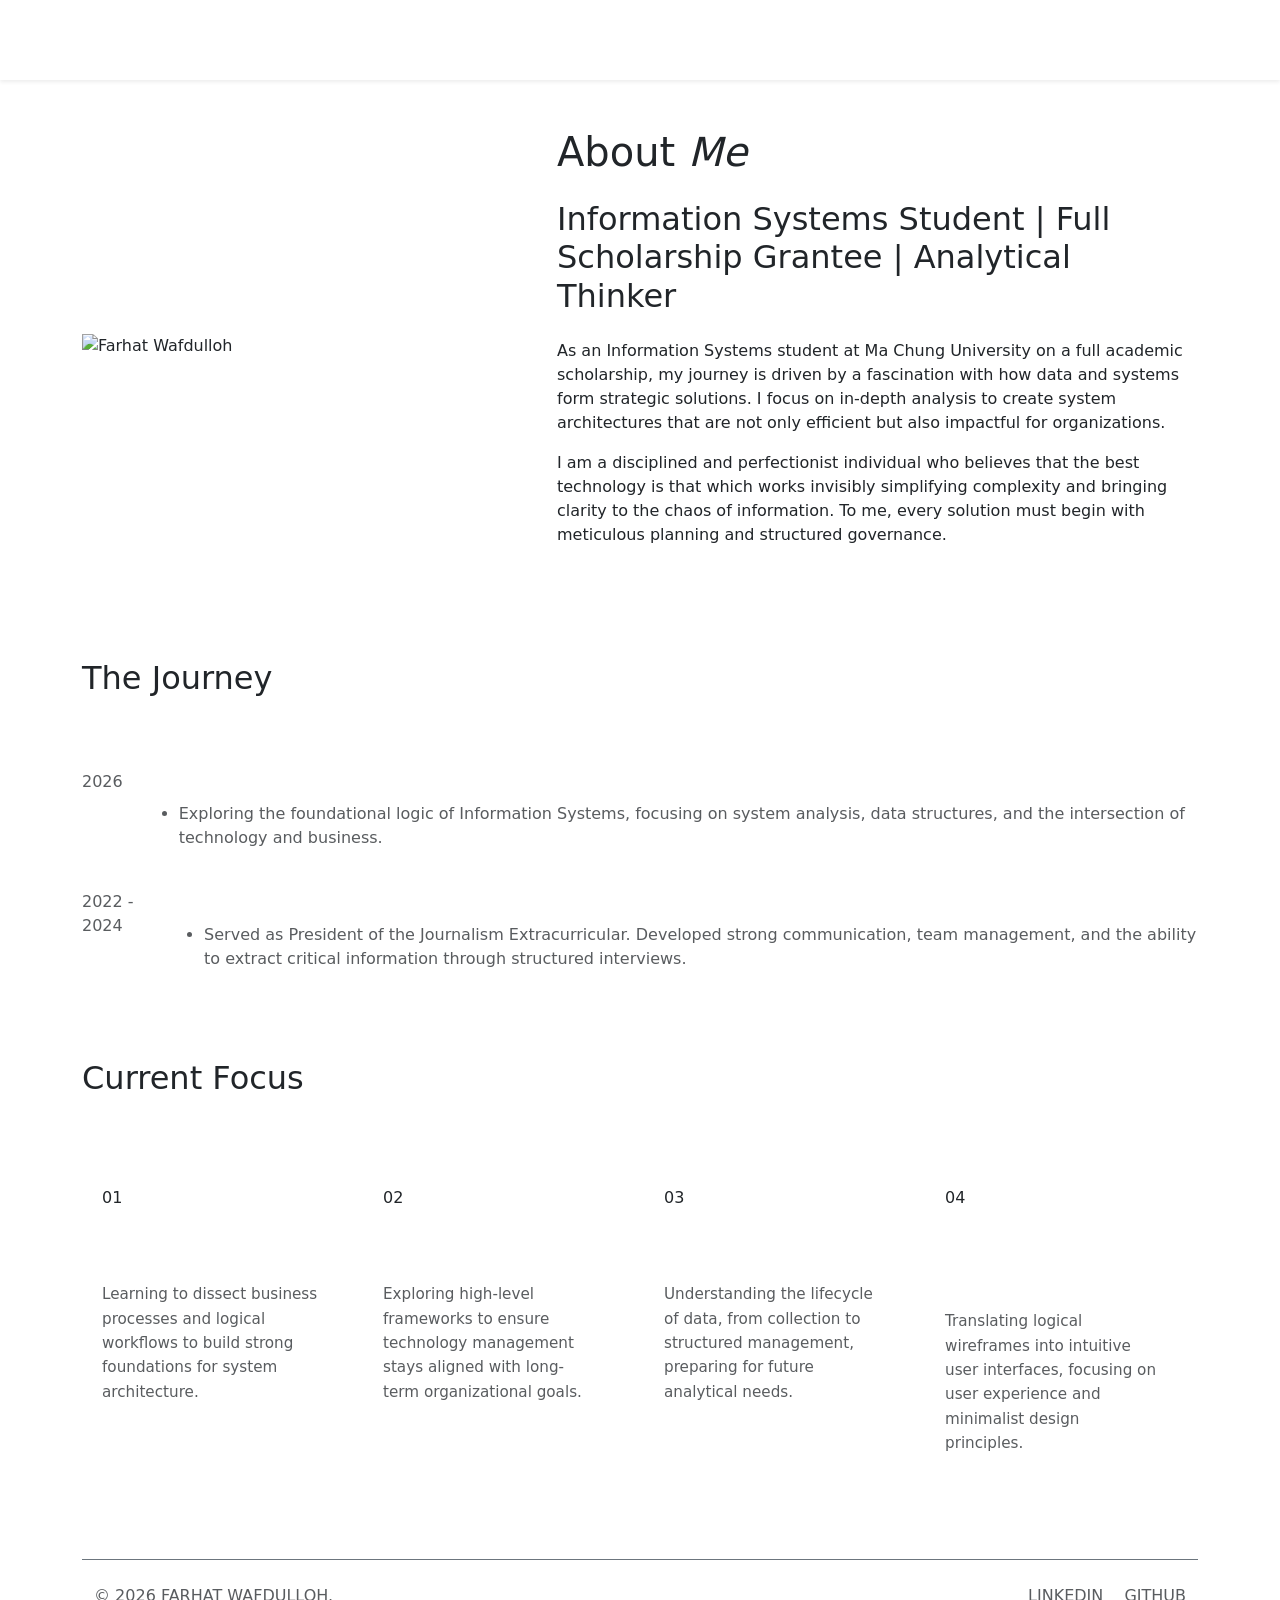
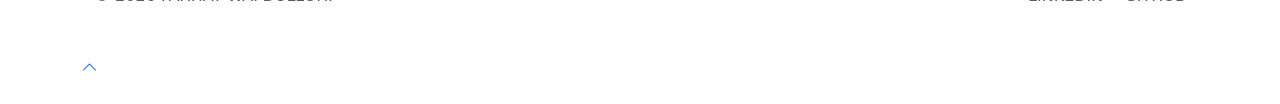
==== about.html @ c69d7521 "Membuat struktur dasar HTML dan sistem navigasi antar halaman" ====
<!DOCTYPE html>
<html lang="en">
    <head>
        <meta charset="UTF-8">
        <meta name="viewport" content="width=device-width, initial-scale=1.0">
        <title>About - Farhat Wafdulloh</title>
        <link href="https://cdn.jsdelivr.net/npm/bootstrap@5.3.0/dist/css/bootstrap.min.css" rel="stylesheet">
        <link rel="stylesheet" href="https://cdn.jsdelivr.net/npm/bootstrap-icons@1.11.1/font/bootstrap-icons.css">
        <link rel="stylesheet" href="style_about.css">
    </head>
    <body>

        <nav class="navbar navbar-expand-lg navbar-dark pt-4 pb-3 sticky-top bg-dark-custom shadow-sm">
            <div class="container">
                <a class="navbar-brand fw-normal" href="index.html">Farhat W</a>
                <button class="navbar-toggler" type="button" data-bs-toggle="collapse" data-bs-target="#navbarNav">
                    <span class="navbar-toggler-icon"></span>
                </button>
                <div class="collapse navbar-collapse justify-content-end" id="navbarNav">
                    <ul class="navbar-nav gap-3">
                        <li class="nav-item"><a class="nav-link" href="index.html">Home</a></li>
                        <li class="nav-item"><a class="nav-link active text-white" href="about.html">About</a></li>
                        <li class="nav-item"><a class="nav-link" href="cv.html">CV</a></li>
                        <li class="nav-item"><a class="nav-link" href="contact.html">Contact</a></li>
                    </ul>
                </div>
            </div>
        </nav>

        <div class="container mt-4">
            <div class="row align-items-center mt-5 mb-5 pb-5">
                <div class="col-lg-4 mb-4 mb-lg-0">
                    <img src="foto/2_cv.PNG" alt="Farhat Wafdulloh" class="img-fluid editorial-img">
                </div>
                <div class="col-lg-7 offset-lg-1">
                    <h1 class="editorial-title mb-4">About <em>Me</em></h1>
                    <h2 class="editorial-subtitle mb-4">Information Systems Student | Full Scholarship Grantee | Analytical Thinker</h2>
                    <div class="editorial-text">
                        <p>As an Information Systems student at Ma Chung University on a full academic scholarship, my journey is driven by a fascination with how data and systems form strategic solutions. I focus on in-depth analysis to create system architectures that are not only efficient but also impactful for organizations.</p>
                        <p>I am a disciplined and perfectionist individual who believes that the best technology is that which works invisibly simplifying complexity and bringing clarity to the chaos of information. To me, every solution must begin with meticulous planning and structured governance.</p>
                    </div>
                </div>
            </div>

            <div class="row mb-4">
                <div class="col-12 mb-4">
                    <h2 class="editorial-title mb-5">The Journey</h2>
                </div>
                <div class="col-12">
                    <div class="timeline-custom">
                        <div class="timeline-row d-flex">
                            <div class="timeline-year text-muted">2026</div>
                            <div class="timeline-content ms-4 pb-4">
                                <h4 class="text-white fw-bold mb-1">Academic Exploration</h4>
                                <ul class="timeline-list text-muted">
                                    <li>Exploring the foundational logic of Information Systems, focusing on system analysis, data structures, and the intersection of technology and business.</li>
                                </ul>
                            </div>
                        </div>
                        <div class="timeline-row d-flex">
                            <div class="timeline-year text-muted">2022 - 2024</div>
                            <div class="timeline-content ms-4 pb-4">
                                <h4 class="text-white fw-bold mb-1">Leadership Milestone</h4>
                                <ul class="timeline-list text-muted">
                                    <li>Served as President of the Journalism Extracurricular. Developed strong communication, team management, and the ability to extract critical information through structured interviews.</li>
                                </ul>
                            </div>
                        </div>
                    </div>
                </div>

                <div class="row mt-5 mb-4">
                    <h2 class="editorial-title">Current Focus</h2>
                </div>
                <div class="row g-3">
                    <div class="col-md-3 mb-4">
                        <div class="skill-box h-100 p-4">
                            <div class="d-flex justify-content-between mb-4">
                                <span class="timeline-label">01</span>
                                <i class="bi bi-diagram-3 fs-5 text-white icon-outline"></i>
                                <i class="bi bi-diagram-3-fill fs-5 text-white icon-fill"></i>
                            </div>
                            <h4 class="mb-1 text-white fw-bold" style="font-size: 1.4rem;">System Analysis</h4>
                            <h4 class="text-muted mt-3" style="font-size: 0.95rem; font-weight: normal; line-height: 1.6;">Learning to dissect business processes and logical workflows to build strong foundations for system architecture.</h4>
                        </div>
                    </div>
                    <div class="col-md-3 mb-4">
                        <div class="skill-box h-100 p-4">
                            <div class="d-flex justify-content-between mb-4">
                                <span class="timeline-label">02</span>
                                <i class="bi bi-shield-check fs-5 text-white icon-outline"></i>
                                <i class="bi bi-shield-fill-check fs-5 text-white icon-fill"></i>
                            </div>
                            <h4 class="mb-1 text-white fw-bold" style="font-size: 1.4rem;">IT Governance</h4>
                            <h4 class="text-muted mt-3" style="font-size: 0.95rem; font-weight: normal; line-height: 1.6;">Exploring high-level frameworks to ensure technology management stays aligned with long-term organizational goals.</h4>
                        </div>
                    </div>
                    <div class="col-md-3 mb-4">
                        <div class="skill-box h-100 p-4">
                            <div class="d-flex justify-content-between mb-4">
                                <span class="timeline-label">03</span>
                                <i class="bi bi-layers fs-5 text-white icon-outline"></i>
                                <i class="bi bi-layers-fill fs-5 text-white icon-fill"></i>
                            </div>
                            <h4 class="mb-1 text-white fw-bold" style="font-size: 1.4rem;">Data Logic</h4>
                            <h4 class="text-muted mt-3" style="font-size: 0.95rem; font-weight: normal; line-height: 1.6;">Understanding the lifecycle of data, from collection to structured management, preparing for future analytical needs.</h4>
                        </div>
                    </div>
                    <div class="col-md-3 mb-4">
                        <div class="skill-box h-100 p-4">
                            <div class="d-flex justify-content-between mb-4">
                                <span class="timeline-label">04</span>
                                <i class="bi bi-database fs-5 text-white icon-outline"></i>
                                <i class="bi bi-database-fill fs-5 text-white icon-fill"></i>
                            </div>
                            <h4 class="mb-1 text-white fw-bold" style="font-size: 1.4rem;">UI/UX Fundamentals</h4>
                            <h4 class="text-muted mt-3" style="font-size: 0.95rem; font-weight: normal; line-height: 1.6;">Translating logical wireframes into intuitive user interfaces, focusing on user experience and minimalist design principles.</h4>
                        </div>
                    </div>
                </div>

                <footer class="mt-5 pb-5">
                    <div class="container d-flex justify-content-between border-top border-secondary pt-4">
                        <span class="copyright text-muted">&copy; 2026 FARHAT WAFDULLOH.</span>
                        <div class="footer-links">
                            <a href="https://www.linkedin.com/in/farhat-wafdulloh-b37037335" class="text-muted text-decoration-none me-3">LINKEDIN</a>
                            <a href="https://github.com/farhtwfdlloh" class="text-muted text-decoration-none">GITHUB</a>
                        </div>
                    </div>
                </footer>

                <a href="#" class="back-to-top"><i class="bi bi-chevron-up"></i></a>

                <script src="https://cdn.jsdelivr.net/npm/bootstrap@5.3.0/dist/js/bootstrap.bundle.min.js"></script>
            </div>
        </div>
    </body>
</html>
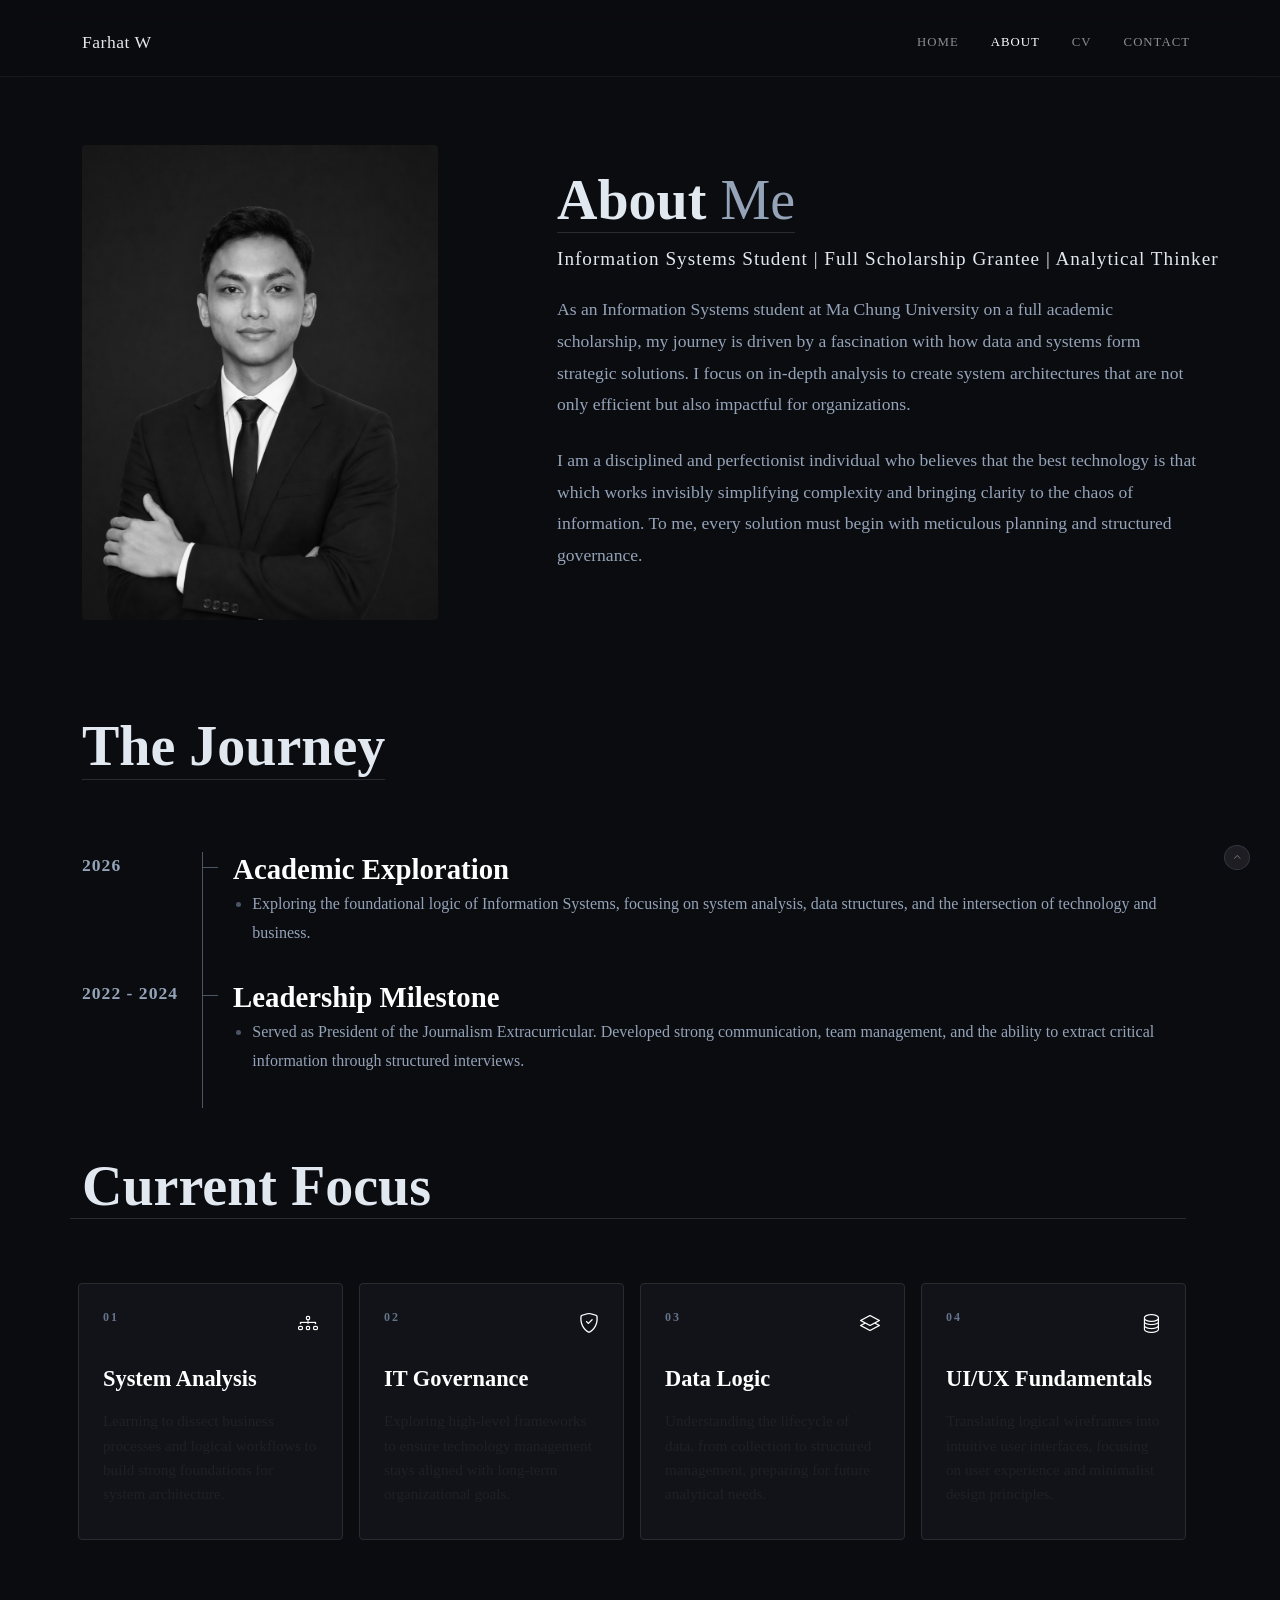
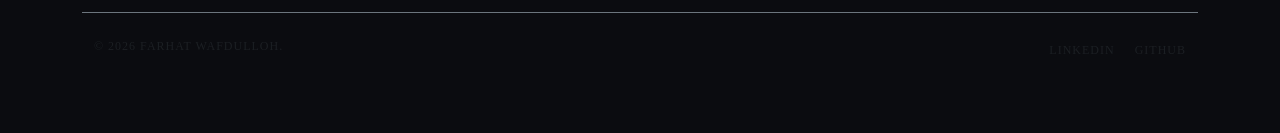
==== commit 05071e28: "menambahkan foto di index.html" ====
--- a/about.html
+++ b/about.html
@@ -30,7 +30,7 @@
         <div class="container mt-4">
             <div class="row align-items-center mt-5 mb-5 pb-5">
                 <div class="col-lg-4 mb-4 mb-lg-0">
-                    <img src="foto/2_cv.PNG" alt="Farhat Wafdulloh" class="img-fluid editorial-img">
+                    <img src="2_cv.PNG" alt="Farhat Wafdulloh" class="img-fluid editorial-img">
                 </div>
                 <div class="col-lg-7 offset-lg-1">
                     <h1 class="editorial-title mb-4">About <em>Me</em></h1>
@@ -135,4 +135,4 @@
             </div>
         </div>
     </body>
-</html>+</html>
--- a/style_about.css
+++ b/style_about.css
@@ -0,0 +1,209 @@
+/*! GLOBAL */
+body {
+  background-color: #0b0c10;
+  color: #ffffff;
+  font-family: "Times New Roman", Times, serif;
+  -ms-overflow-style: none;
+  scrollbar-width: none;
+}
+body::-webkit-scrollbar {
+  display: none;
+}
+
+/*! NAVBAR */
+.navbar-brand {
+  font-size: 1.1rem;
+  letter-spacing: 0.5px;
+  color: #e5e7eb !important;
+}
+.nav-link {
+  font-size: 0.8rem;
+  letter-spacing: 1px;
+  color: #8c8c91 !important;
+  text-transform: uppercase;
+}
+.nav-link:hover,
+.nav-link.active {
+  color: #ffffff !important;
+}
+.bg-dark-custom {
+  background-color: rgba(11, 12, 16, 0.4) !important;
+  backdrop-filter: blur(12px);
+  -webkit-backdrop-filter: blur(12px);
+  border-bottom: 1px solid rgba(255, 255, 255, 0.05) !important;
+  transition: all 0.3s ease;
+}
+.shadow-sm {
+  box-shadow: none !important;
+}
+.container.mt-4 {
+  margin-top: 0 !important;
+  padding-top: 20px;
+}
+.sticky-top {
+  top: 0;
+  z-index: 1020;
+}
+
+/*! ABOUT EDITORIAL */
+.editorial-title {
+  font-size: 3.5rem;
+  font-weight: bold;
+  color: #e2e8f0;
+  line-height: 1.1;
+  border-bottom: 1px solid #2a2a30;
+  padding-bottom: 1px;
+  display: inline-block;
+}
+.editorial-title em {
+  color: #94a3b8;
+  font-weight: normal;
+  font-style: normal;
+}
+.editorial-subtitle {
+  font-size: 1.2rem;
+  color: #e2e8f0;
+  font-weight: normal;
+  letter-spacing: 1px;
+  margin-top: -10px;
+  font-style: normal;
+  white-space: nowrap;
+}
+.editorial-text p {
+  color: #94a3b8;
+  line-height: 1.8;
+  font-size: 1.1rem;
+  margin-bottom: 1.5rem;
+}
+.editorial-img {
+  filter: grayscale(100%);
+  width: 100%;
+  object-fit: cover;
+  border-radius: 4px;
+}
+
+/*! TIMELINE */
+.timeline-custom {
+  position: relative;
+}
+.timeline-row {
+  position: relative;
+}
+.timeline-year {
+  color: #94a3b8 !important;
+  font-weight: bold;
+  font-size: 1.1rem;
+  min-width: 96.1px;
+  opacity: 1 !important;
+  letter-spacing: 1px;
+}
+.timeline-content {
+  border-left: 1px solid #4b5563;
+  padding-left: 30px;
+  position: relative;
+  width: 100%;
+}
+.timeline-content::before {
+  content: "";
+  position: absolute;
+  left: 0;
+  top: 15px;
+  width: 15px;
+  height: 1px;
+  background-color: #4b5563;
+}
+.timeline-content h4 {
+  font-size: 1.8rem;
+}
+.timeline-label {
+  font-size: 0.75rem;
+  font-weight: bold;
+  letter-spacing: 2px;
+  color: #64748b;
+  margin-bottom: 1rem;
+  text-transform: uppercase;
+}
+.timeline-list {
+  list-style-type: disc;
+  padding-left: 1.2rem;
+  margin-bottom: 0;
+}
+.timeline-list li {
+  line-height: 1.8;
+  margin-bottom: 8px;
+  color: #94a3b8;
+  font-size: 1rem;
+}
+.timeline-list li::marker {
+  color: #4b5563;
+}
+
+/*! SKILL BOX */
+.skill-box {
+  background-color: #121318;
+  border: 1px solid #2a2a30;
+  padding: 2rem;
+  border-radius: 4px;
+  transition: all 0.3s ease;
+}
+.skill-box:hover {
+  background-color: #1a1c23;
+  border-color: #4b5563;
+  transform: translateY(-5px);
+}
+.skill-box h4 {
+  font-size: 1.8rem;
+}
+.skill-box:hover h4,
+.skill-box:hover p,
+.skill-box:hover i {
+  color: #ffffff !important;
+}
+.skill-box .icon-fill {
+  display: none;
+}
+.skill-box:hover .icon-outline {
+  display: none;
+}
+.skill-box:hover .icon-fill {
+  display: inline-block;
+}
+
+/*! FOOTER & SCROLL */
+.copyright {
+  font-size: 0.75rem;
+  letter-spacing: 1px;
+}
+.footer-links a {
+  font-size: 0.75rem;
+  letter-spacing: 1px;
+  transition: color 0.3s;
+}
+.footer-links a:hover {
+  color: #ffffff !important;
+}
+.back-to-top {
+  position: fixed;
+  bottom: 30px;
+  right: 30px;
+  background-color: #2a2a30;
+  color: #ffffff;
+  width: 25px;
+  height: 25px;
+  font-size: 0.5rem;
+  border-radius: 50%;
+  display: flex;
+  align-items: center;
+  justify-content: center;
+  text-decoration: none;
+  opacity: 0.6;
+  transition: all 0.3s ease;
+  z-index: 9999;
+  border: 1px solid #4b5563;
+}
+.back-to-top:hover {
+  opacity: 1;
+  background-color: #e2e8f0;
+  color: #0b0c10;
+  transform: translateY(-3px);
+}
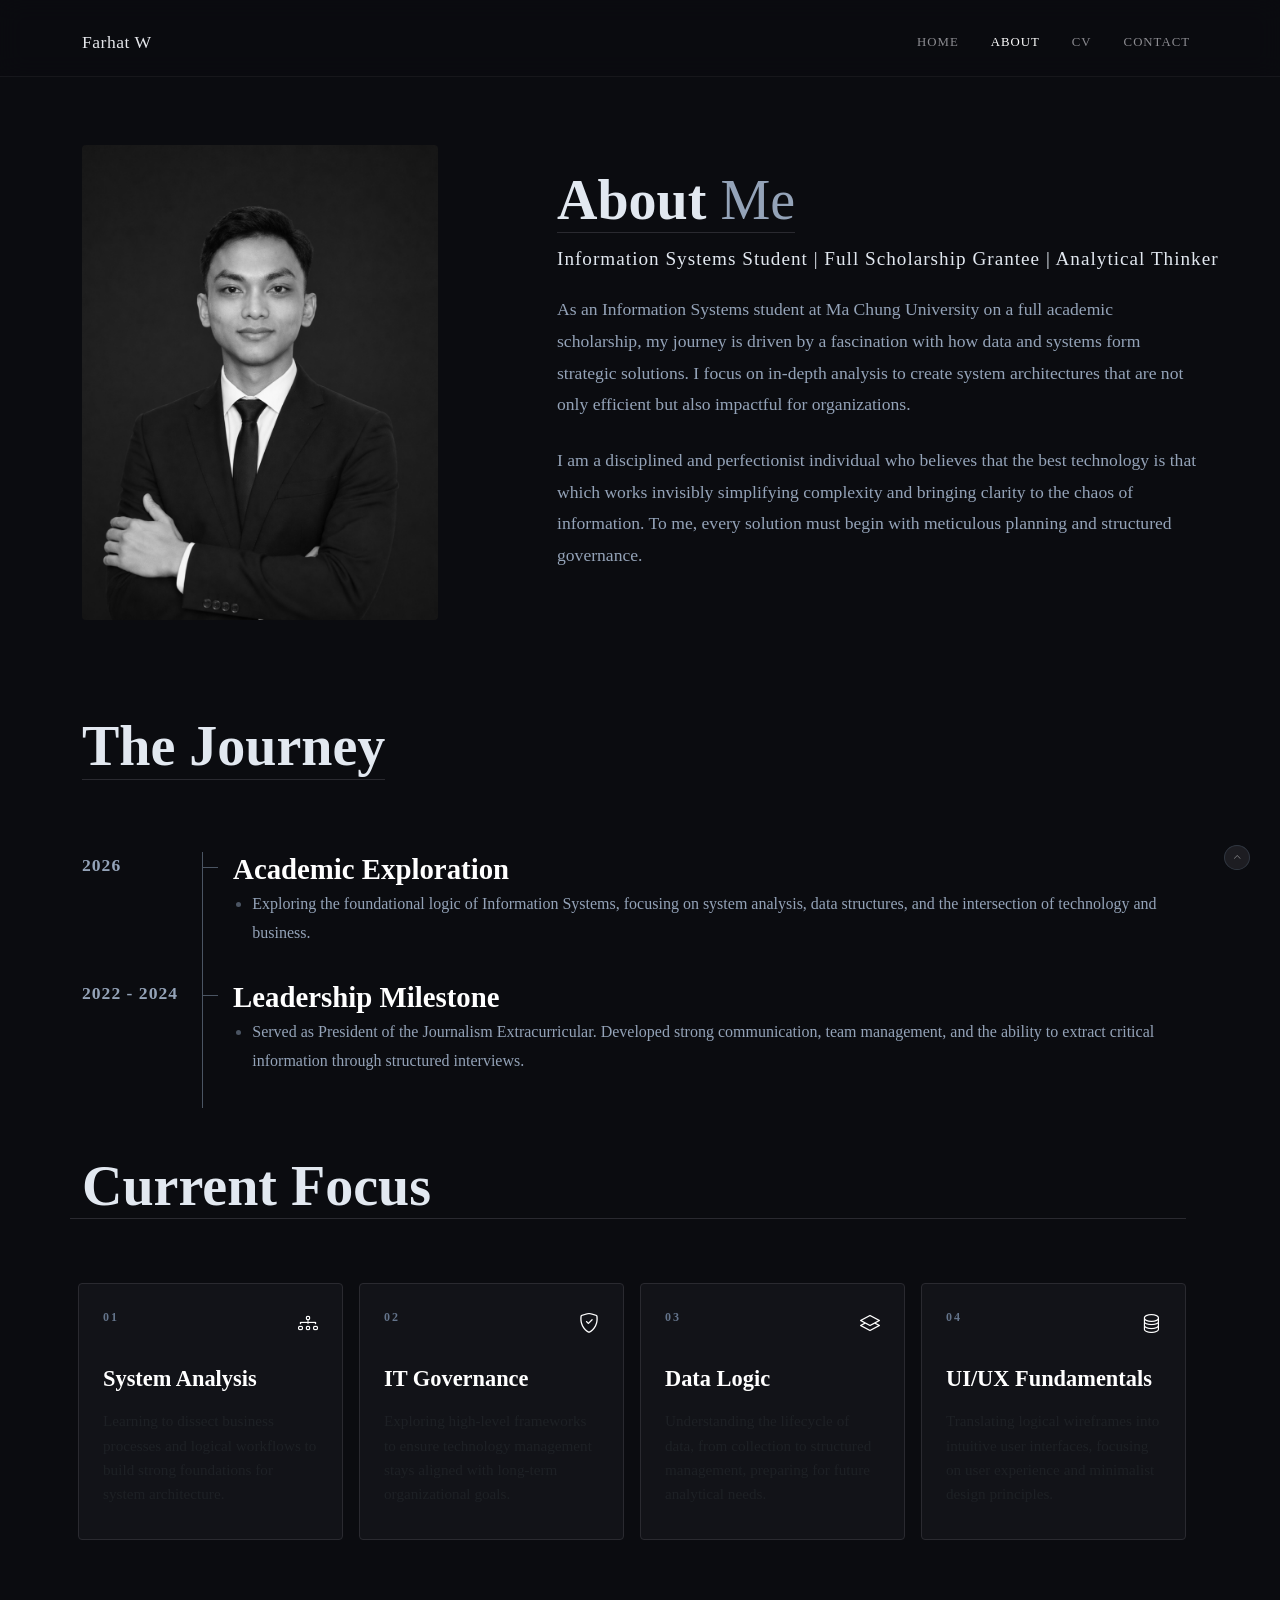
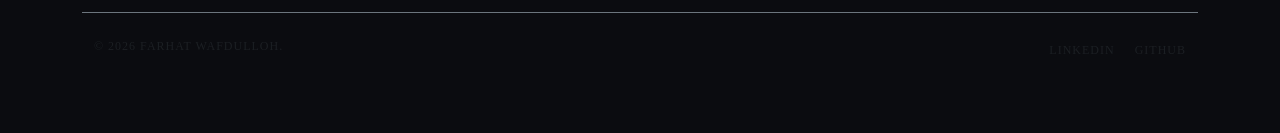
==== commit 603639e4: "menambahkan tagline" ====
--- a/about.html
+++ b/about.html
@@ -4,24 +4,35 @@
         <meta charset="UTF-8">
         <meta name="viewport" content="width=device-width, initial-scale=1.0">
         <title>About - Farhat Wafdulloh</title>
-        <link href="https://cdn.jsdelivr.net/npm/bootstrap@5.3.0/dist/css/bootstrap.min.css" rel="stylesheet">
-        <link rel="stylesheet" href="https://cdn.jsdelivr.net/npm/bootstrap-icons@1.11.1/font/bootstrap-icons.css">
+        <link
+            href="https://cdn.jsdelivr.net/npm/bootstrap@5.3.0/dist/css/bootstrap.min.css"
+            rel="stylesheet">
+        <link rel="stylesheet"
+            href="https://cdn.jsdelivr.net/npm/bootstrap-icons@1.11.1/font/bootstrap-icons.css">
         <link rel="stylesheet" href="style_about.css">
     </head>
     <body>
 
-        <nav class="navbar navbar-expand-lg navbar-dark pt-4 pb-3 sticky-top bg-dark-custom shadow-sm">
+        <nav
+            class="navbar navbar-expand-lg navbar-dark pt-4 pb-3 sticky-top bg-dark-custom shadow-sm">
             <div class="container">
                 <a class="navbar-brand fw-normal" href="index.html">Farhat W</a>
-                <button class="navbar-toggler" type="button" data-bs-toggle="collapse" data-bs-target="#navbarNav">
+                <button class="navbar-toggler" type="button"
+                    data-bs-toggle="collapse" data-bs-target="#navbarNav">
                     <span class="navbar-toggler-icon"></span>
                 </button>
-                <div class="collapse navbar-collapse justify-content-end" id="navbarNav">
+                <div class="collapse navbar-collapse justify-content-end"
+                    id="navbarNav">
                     <ul class="navbar-nav gap-3">
-                        <li class="nav-item"><a class="nav-link" href="index.html">Home</a></li>
-                        <li class="nav-item"><a class="nav-link active text-white" href="about.html">About</a></li>
-                        <li class="nav-item"><a class="nav-link" href="cv.html">CV</a></li>
-                        <li class="nav-item"><a class="nav-link" href="contact.html">Contact</a></li>
+                        <li class="nav-item"><a class="nav-link"
+                                href="index.html">Home</a></li>
+                        <li class="nav-item"><a
+                                class="nav-link active text-white"
+                                href="about.html">About</a></li>
+                        <li class="nav-item"><a class="nav-link"
+                                href="cv.html">CV</a></li>
+                        <li class="nav-item"><a class="nav-link"
+                                href="contact.html">Contact</a></li>
                     </ul>
                 </div>
             </div>
@@ -30,14 +41,33 @@
         <div class="container mt-4">
             <div class="row align-items-center mt-5 mb-5 pb-5">
                 <div class="col-lg-4 mb-4 mb-lg-0">
-                    <img src="2_cv.PNG" alt="Farhat Wafdulloh" class="img-fluid editorial-img">
+                    <img src="2_cv.PNG" alt="Farhat Wafdulloh"
+                        class="img-fluid editorial-img">
                 </div>
                 <div class="col-lg-7 offset-lg-1">
                     <h1 class="editorial-title mb-4">About <em>Me</em></h1>
-                    <h2 class="editorial-subtitle mb-4">Information Systems Student | Full Scholarship Grantee | Analytical Thinker</h2>
+                    <h2 class="editorial-subtitle mb-4">
+                        <span class="sub-point">Information Systems
+                            Student</span>
+                        <span class="divider">|</span>
+                        <span class="sub-point">Full Scholarship Grantee</span>
+                        <span class="divider">|</span>
+                        <span class="sub-point">Analytical Thinker</span>
+                    </h2>
                     <div class="editorial-text">
-                        <p>As an Information Systems student at Ma Chung University on a full academic scholarship, my journey is driven by a fascination with how data and systems form strategic solutions. I focus on in-depth analysis to create system architectures that are not only efficient but also impactful for organizations.</p>
-                        <p>I am a disciplined and perfectionist individual who believes that the best technology is that which works invisibly simplifying complexity and bringing clarity to the chaos of information. To me, every solution must begin with meticulous planning and structured governance.</p>
+                        <p>As an Information Systems student at Ma Chung
+                            University on a full academic scholarship, my
+                            journey is driven by a fascination with how data and
+                            systems form strategic solutions. I focus on
+                            in-depth analysis to create system architectures
+                            that are not only efficient but also impactful for
+                            organizations.</p>
+                        <p>I am a disciplined and perfectionist individual who
+                            believes that the best technology is that which
+                            works invisibly simplifying complexity and bringing
+                            clarity to the chaos of information. To me, every
+                            solution must begin with meticulous planning and
+                            structured governance.</p>
                     </div>
                 </div>
             </div>
@@ -51,18 +81,29 @@
                         <div class="timeline-row d-flex">
                             <div class="timeline-year text-muted">2026</div>
                             <div class="timeline-content ms-4 pb-4">
-                                <h4 class="text-white fw-bold mb-1">Academic Exploration</h4>
+                                <h4 class="text-white fw-bold mb-1">Academic
+                                    Exploration</h4>
                                 <ul class="timeline-list text-muted">
-                                    <li>Exploring the foundational logic of Information Systems, focusing on system analysis, data structures, and the intersection of technology and business.</li>
+                                    <li>Exploring the foundational logic of
+                                        Information Systems, focusing on system
+                                        analysis, data structures, and the
+                                        intersection of technology and
+                                        business.</li>
                                 </ul>
                             </div>
                         </div>
                         <div class="timeline-row d-flex">
-                            <div class="timeline-year text-muted">2022 - 2024</div>
+                            <div class="timeline-year text-muted">2022 -
+                                2024</div>
                             <div class="timeline-content ms-4 pb-4">
-                                <h4 class="text-white fw-bold mb-1">Leadership Milestone</h4>
+                                <h4 class="text-white fw-bold mb-1">Leadership
+                                    Milestone</h4>
                                 <ul class="timeline-list text-muted">
-                                    <li>Served as President of the Journalism Extracurricular. Developed strong communication, team management, and the ability to extract critical information through structured interviews.</li>
+                                    <li>Served as President of the Journalism
+                                        Extracurricular. Developed strong
+                                        communication, team management, and the
+                                        ability to extract critical information
+                                        through structured interviews.</li>
                                 </ul>
                             </div>
                         </div>
@@ -77,61 +118,97 @@
                         <div class="skill-box h-100 p-4">
                             <div class="d-flex justify-content-between mb-4">
                                 <span class="timeline-label">01</span>
-                                <i class="bi bi-diagram-3 fs-5 text-white icon-outline"></i>
-                                <i class="bi bi-diagram-3-fill fs-5 text-white icon-fill"></i>
-                            </div>
-                            <h4 class="mb-1 text-white fw-bold" style="font-size: 1.4rem;">System Analysis</h4>
-                            <h4 class="text-muted mt-3" style="font-size: 0.95rem; font-weight: normal; line-height: 1.6;">Learning to dissect business processes and logical workflows to build strong foundations for system architecture.</h4>
+                                <i
+                                    class="bi bi-diagram-3 fs-5 text-white icon-outline"></i>
+                                <i
+                                    class="bi bi-diagram-3-fill fs-5 text-white icon-fill"></i>
+                            </div>
+                            <h4 class="mb-1 text-white fw-bold"
+                                style="font-size: 1.4rem;">System Analysis</h4>
+                            <h4 class="text-muted mt-3"
+                                style="font-size: 0.95rem; font-weight: normal; line-height: 1.6;">Learning
+                                to dissect business processes and logical
+                                workflows to build strong foundations for system
+                                architecture.</h4>
                         </div>
                     </div>
                     <div class="col-md-3 mb-4">
                         <div class="skill-box h-100 p-4">
                             <div class="d-flex justify-content-between mb-4">
                                 <span class="timeline-label">02</span>
-                                <i class="bi bi-shield-check fs-5 text-white icon-outline"></i>
-                                <i class="bi bi-shield-fill-check fs-5 text-white icon-fill"></i>
-                            </div>
-                            <h4 class="mb-1 text-white fw-bold" style="font-size: 1.4rem;">IT Governance</h4>
-                            <h4 class="text-muted mt-3" style="font-size: 0.95rem; font-weight: normal; line-height: 1.6;">Exploring high-level frameworks to ensure technology management stays aligned with long-term organizational goals.</h4>
+                                <i
+                                    class="bi bi-shield-check fs-5 text-white icon-outline"></i>
+                                <i
+                                    class="bi bi-shield-fill-check fs-5 text-white icon-fill"></i>
+                            </div>
+                            <h4 class="mb-1 text-white fw-bold"
+                                style="font-size: 1.4rem;">IT Governance</h4>
+                            <h4 class="text-muted mt-3"
+                                style="font-size: 0.95rem; font-weight: normal; line-height: 1.6;">Exploring
+                                high-level frameworks to ensure technology
+                                management stays aligned with long-term
+                                organizational goals.</h4>
                         </div>
                     </div>
                     <div class="col-md-3 mb-4">
                         <div class="skill-box h-100 p-4">
                             <div class="d-flex justify-content-between mb-4">
                                 <span class="timeline-label">03</span>
-                                <i class="bi bi-layers fs-5 text-white icon-outline"></i>
-                                <i class="bi bi-layers-fill fs-5 text-white icon-fill"></i>
-                            </div>
-                            <h4 class="mb-1 text-white fw-bold" style="font-size: 1.4rem;">Data Logic</h4>
-                            <h4 class="text-muted mt-3" style="font-size: 0.95rem; font-weight: normal; line-height: 1.6;">Understanding the lifecycle of data, from collection to structured management, preparing for future analytical needs.</h4>
+                                <i
+                                    class="bi bi-layers fs-5 text-white icon-outline"></i>
+                                <i
+                                    class="bi bi-layers-fill fs-5 text-white icon-fill"></i>
+                            </div>
+                            <h4 class="mb-1 text-white fw-bold"
+                                style="font-size: 1.4rem;">Data Logic</h4>
+                            <h4 class="text-muted mt-3"
+                                style="font-size: 0.95rem; font-weight: normal; line-height: 1.6;">Understanding
+                                the lifecycle of data, from collection to
+                                structured management, preparing for future
+                                analytical needs.</h4>
                         </div>
                     </div>
                     <div class="col-md-3 mb-4">
                         <div class="skill-box h-100 p-4">
                             <div class="d-flex justify-content-between mb-4">
                                 <span class="timeline-label">04</span>
-                                <i class="bi bi-database fs-5 text-white icon-outline"></i>
-                                <i class="bi bi-database-fill fs-5 text-white icon-fill"></i>
-                            </div>
-                            <h4 class="mb-1 text-white fw-bold" style="font-size: 1.4rem;">UI/UX Fundamentals</h4>
-                            <h4 class="text-muted mt-3" style="font-size: 0.95rem; font-weight: normal; line-height: 1.6;">Translating logical wireframes into intuitive user interfaces, focusing on user experience and minimalist design principles.</h4>
+                                <i
+                                    class="bi bi-database fs-5 text-white icon-outline"></i>
+                                <i
+                                    class="bi bi-database-fill fs-5 text-white icon-fill"></i>
+                            </div>
+                            <h4 class="mb-1 text-white fw-bold"
+                                style="font-size: 1.4rem;">UI/UX
+                                Fundamentals</h4>
+                            <h4 class="text-muted mt-3"
+                                style="font-size: 0.95rem; font-weight: normal; line-height: 1.6;">Translating
+                                logical wireframes into intuitive user
+                                interfaces, focusing on user experience and
+                                minimalist design principles.</h4>
                         </div>
                     </div>
                 </div>
 
                 <footer class="mt-5 pb-5">
-                    <div class="container d-flex justify-content-between border-top border-secondary pt-4">
-                        <span class="copyright text-muted">&copy; 2026 FARHAT WAFDULLOH.</span>
+                    <div
+                        class="container d-flex justify-content-between border-top border-secondary pt-4">
+                        <span class="copyright text-muted">&copy; 2026 FARHAT
+                            WAFDULLOH.</span>
                         <div class="footer-links">
-                            <a href="https://www.linkedin.com/in/farhat-wafdulloh-b37037335" class="text-muted text-decoration-none me-3">LINKEDIN</a>
-                            <a href="https://github.com/farhtwfdlloh" class="text-muted text-decoration-none">GITHUB</a>
+                            <a
+                                href="https://www.linkedin.com/in/farhat-wafdulloh-b37037335"
+                                class="text-muted text-decoration-none me-3">LINKEDIN</a>
+                            <a href="https://github.com/farhtwfdlloh"
+                                class="text-muted text-decoration-none">GITHUB</a>
                         </div>
                     </div>
                 </footer>
 
-                <a href="#" class="back-to-top"><i class="bi bi-chevron-up"></i></a>
-
-                <script src="https://cdn.jsdelivr.net/npm/bootstrap@5.3.0/dist/js/bootstrap.bundle.min.js"></script>
+                <a href="#" class="back-to-top"><i
+                        class="bi bi-chevron-up"></i></a>
+
+                <script
+                    src="https://cdn.jsdelivr.net/npm/bootstrap@5.3.0/dist/js/bootstrap.bundle.min.js"></script>
             </div>
         </div>
     </body>
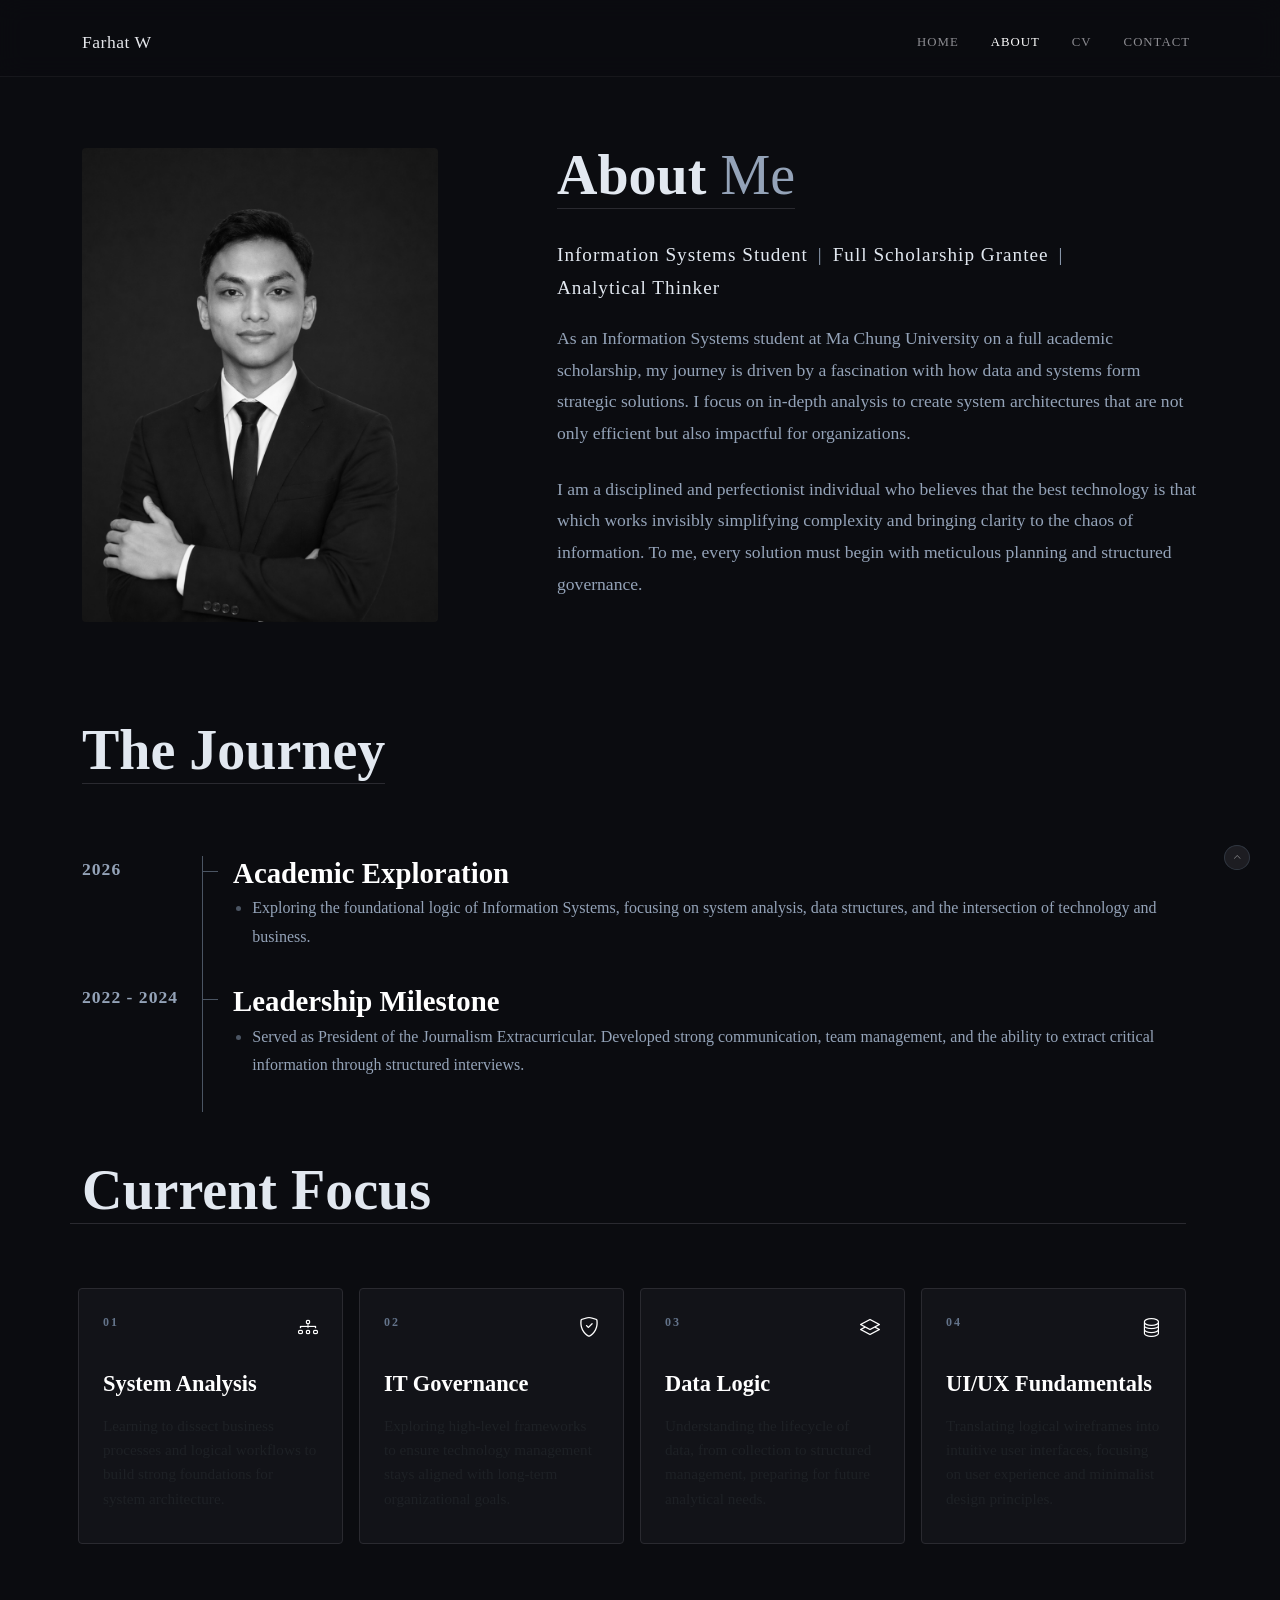
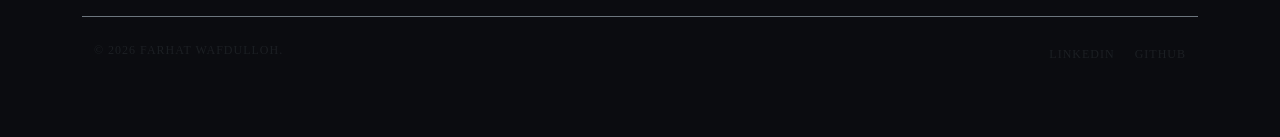
==== commit 99f75fb3: "menambahkan foto" ====
--- a/about.html
+++ b/about.html
@@ -4,6 +4,7 @@
         <meta charset="UTF-8">
         <meta name="viewport" content="width=device-width, initial-scale=1.0">
         <title>About - Farhat Wafdulloh</title>
+        <link rel="icon" type="image/png" href="llogo.png">
         <link
             href="https://cdn.jsdelivr.net/npm/bootstrap@5.3.0/dist/css/bootstrap.min.css"
             rel="stylesheet">
--- a/style_about.css
+++ b/style_about.css
@@ -65,9 +65,15 @@
   color: #e2e8f0;
   font-weight: normal;
   letter-spacing: 1px;
-  margin-top: -10px;
+  margin-top: 10px;
   font-style: normal;
-  white-space: nowrap;
+  display: flex;
+  flex-wrap: wrap;
+  align-items: center;
+  gap: 10px;
+}
+.divider {
+  color: #94a3b8;
 }
 .editorial-text p {
   color: #94a3b8;
@@ -80,6 +86,32 @@
   width: 100%;
   object-fit: cover;
   border-radius: 4px;
+}
+
+/*! MOBILE RESPONSIVE */
+@media (max-width: 768px) {
+  .editorial-title {
+    font-size: 2.5rem;
+  }
+  .editorial-subtitle {
+    flex-direction: column;
+    align-items: flex-start;
+    gap: 8px;
+    margin-top: 20px;
+  }
+  .divider {
+    display: none;
+  }
+  .sub-point {
+    font-size: 1rem;
+    white-space: normal;
+  }
+  .timeline-content {
+    padding-left: 20px;
+  }
+  .skill-box {
+    padding: 1.5rem;
+  }
 }
 
 /*! TIMELINE */
@@ -206,4 +238,4 @@
   background-color: #e2e8f0;
   color: #0b0c10;
   transform: translateY(-3px);
-}+}
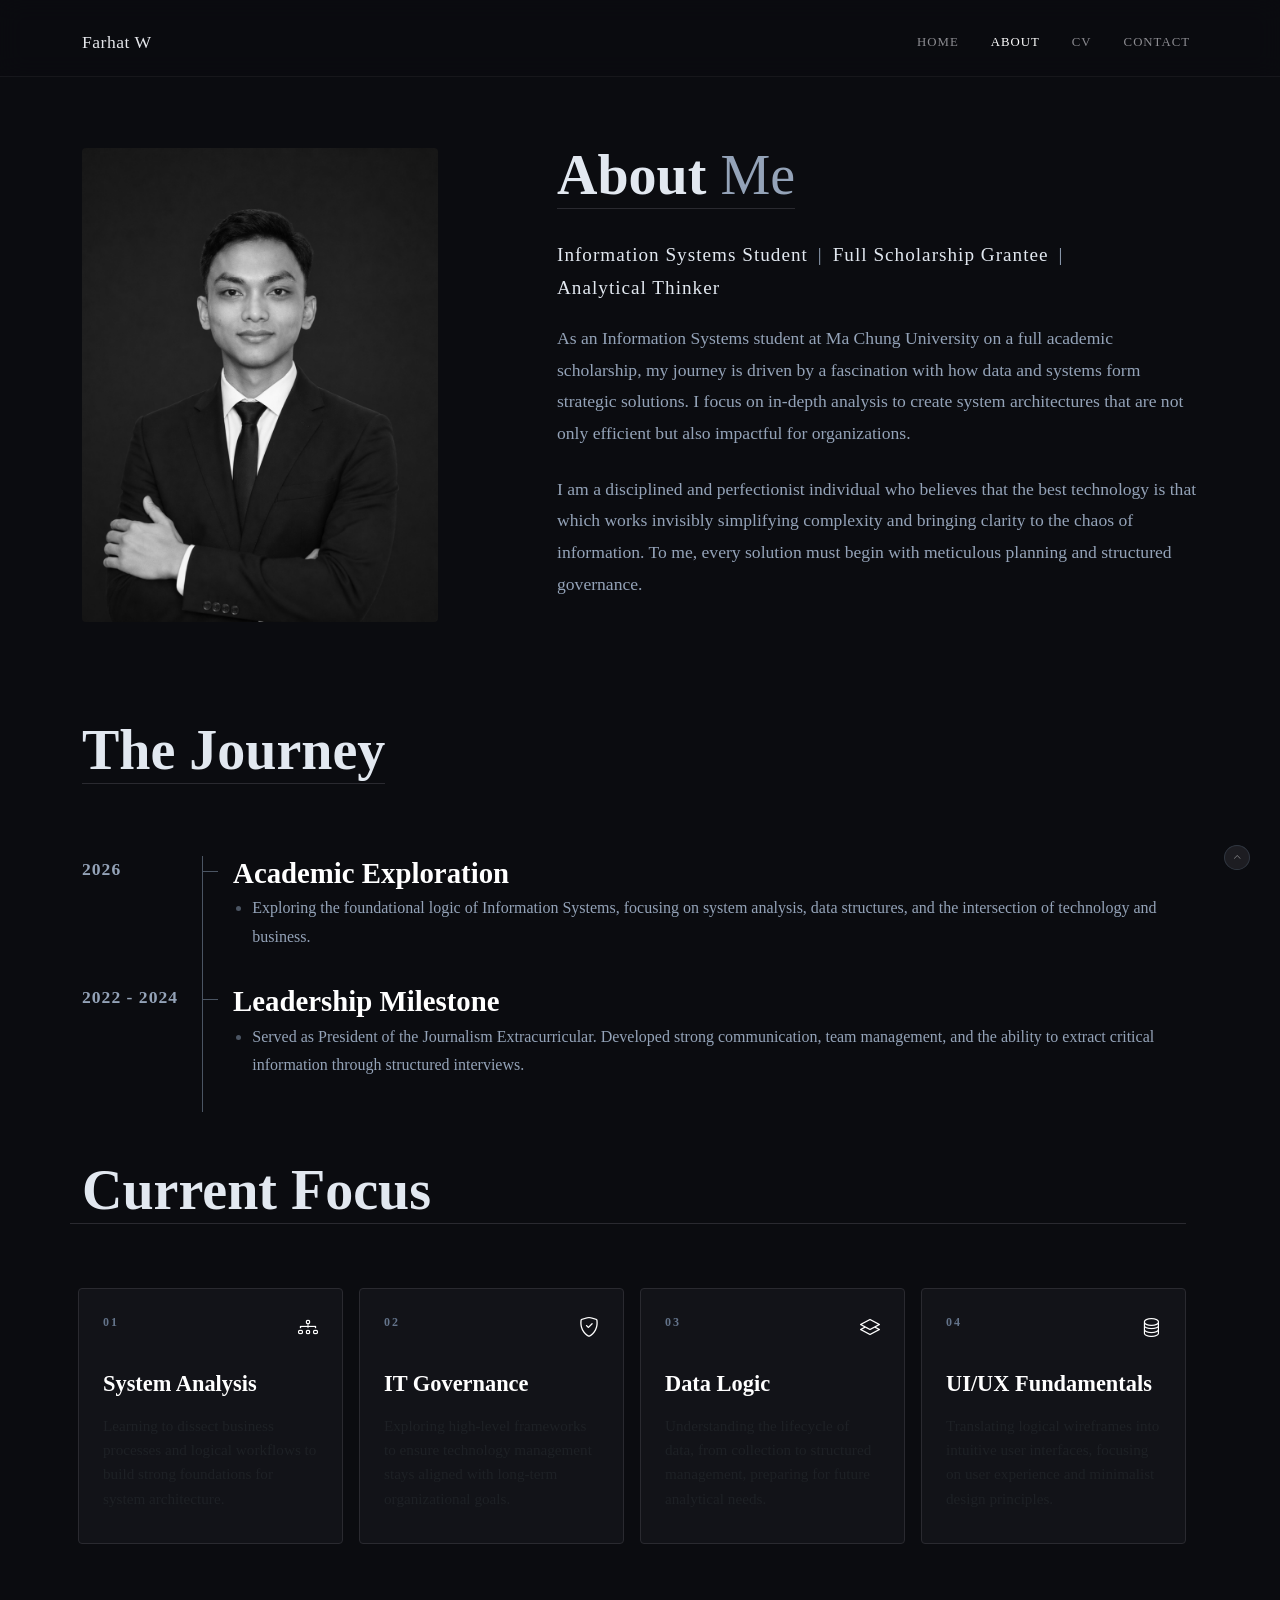
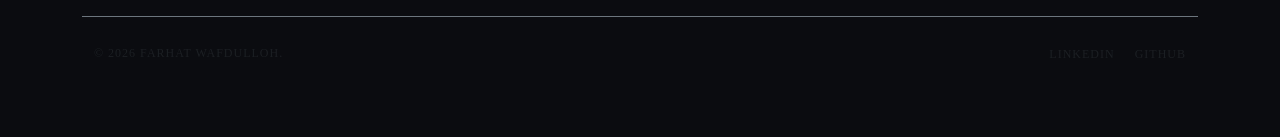
==== commit cfa76ee1: "memperbaiki penampilan di mobile Co-authored-by: Copilot <copilot@github.com>" ====
--- a/about.html
+++ b/about.html
@@ -4,7 +4,7 @@
         <meta charset="UTF-8">
         <meta name="viewport" content="width=device-width, initial-scale=1.0">
         <title>About - Farhat Wafdulloh</title>
-        <link rel="icon" type="image/png" href="llogo.png">
+        <link rel="icon" type="image/png" href="foto/llogo.png">
         <link
             href="https://cdn.jsdelivr.net/npm/bootstrap@5.3.0/dist/css/bootstrap.min.css"
             rel="stylesheet">
@@ -42,7 +42,7 @@
         <div class="container mt-4">
             <div class="row align-items-center mt-5 mb-5 pb-5">
                 <div class="col-lg-4 mb-4 mb-lg-0">
-                    <img src="2_cv.PNG" alt="Farhat Wafdulloh"
+                    <img src="foto/2_cv.PNG" alt="Farhat Wafdulloh"
                         class="img-fluid editorial-img">
                 </div>
                 <div class="col-lg-7 offset-lg-1">
@@ -192,10 +192,10 @@
 
                 <footer class="mt-5 pb-5">
                     <div
-                        class="container d-flex justify-content-between border-top border-secondary pt-4">
-                        <span class="copyright text-muted">&copy; 2026 FARHAT
-                            WAFDULLOH.</span>
-                        <div class="footer-links">
+                        class="container d-flex flex-column flex-md-row justify-content-between align-items-center border-top border-secondary pt-4 gap-3">
+                        <span class="copyright text-muted text-center">&copy;
+                            2026 FARHAT WAFDULLOH.</span>
+                        <div class="footer-links text-center">
                             <a
                                 href="https://www.linkedin.com/in/farhat-wafdulloh-b37037335"
                                 class="text-muted text-decoration-none me-3">LINKEDIN</a>
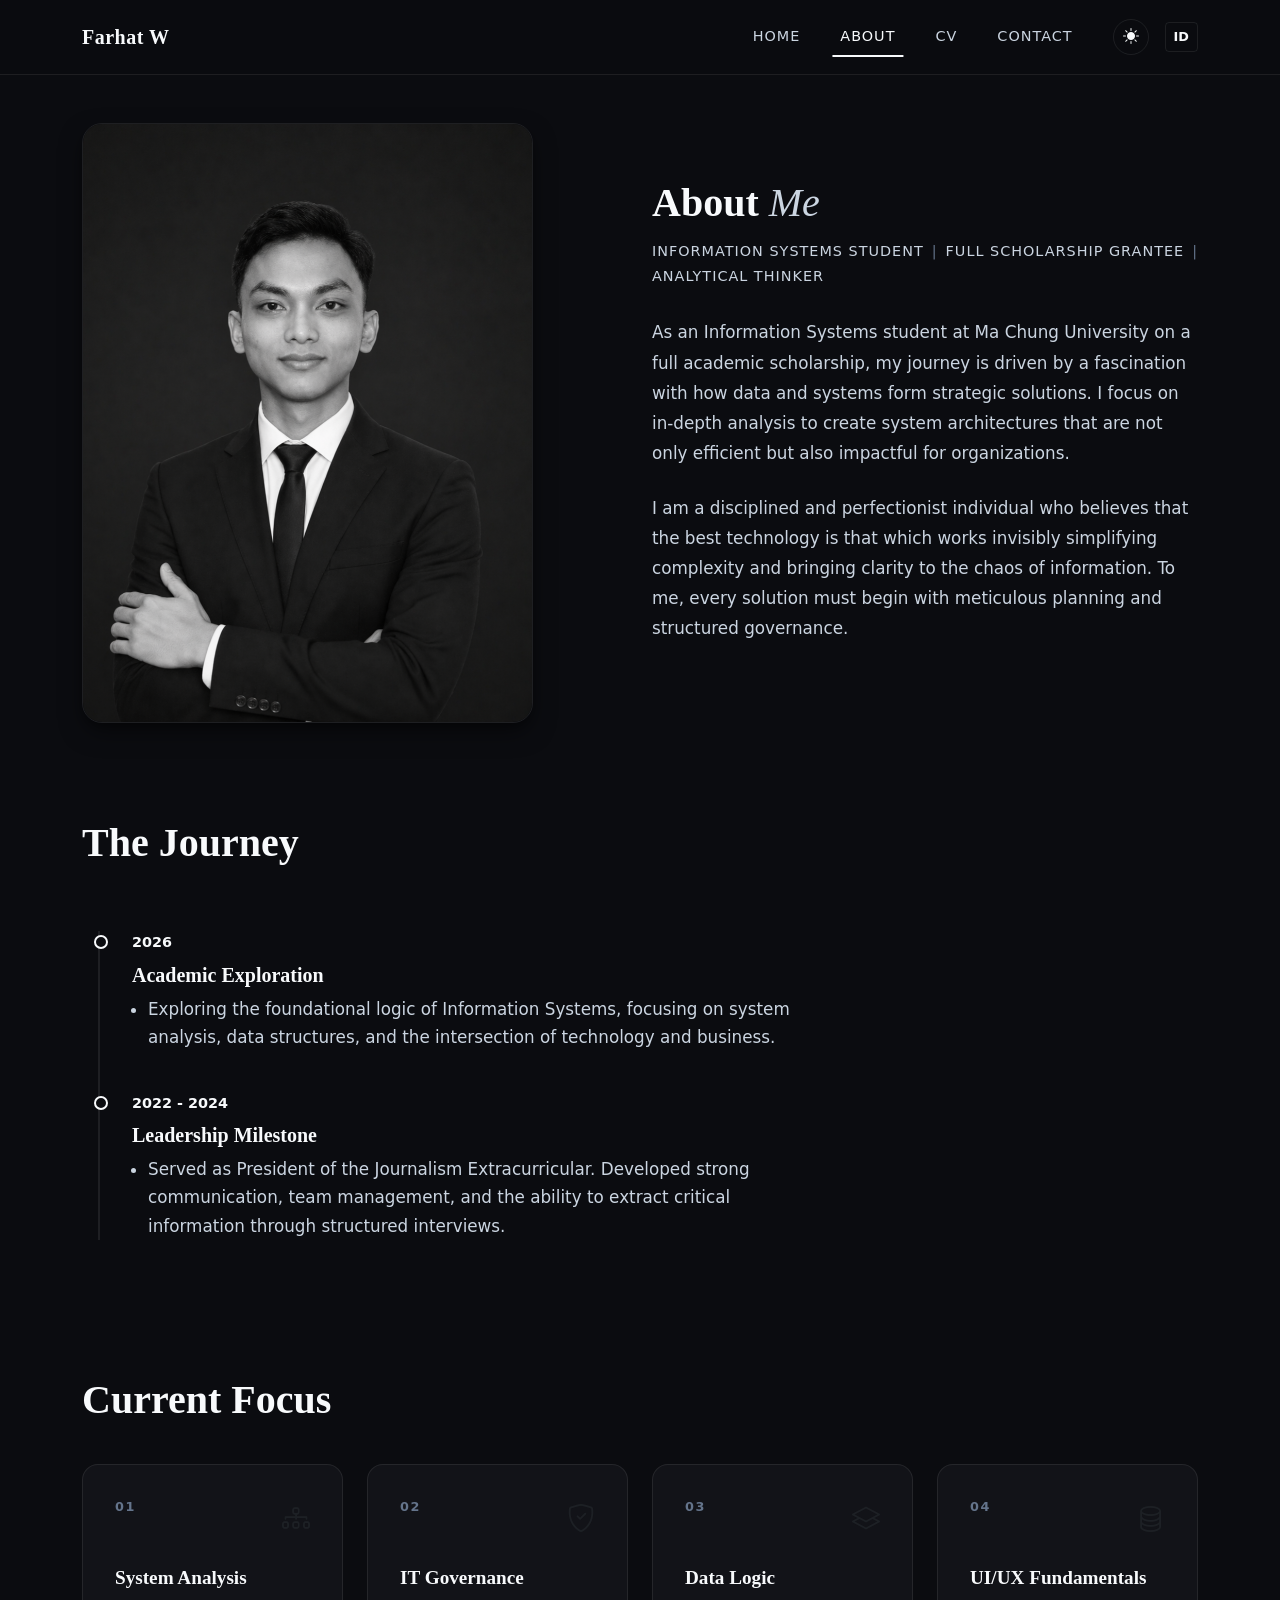
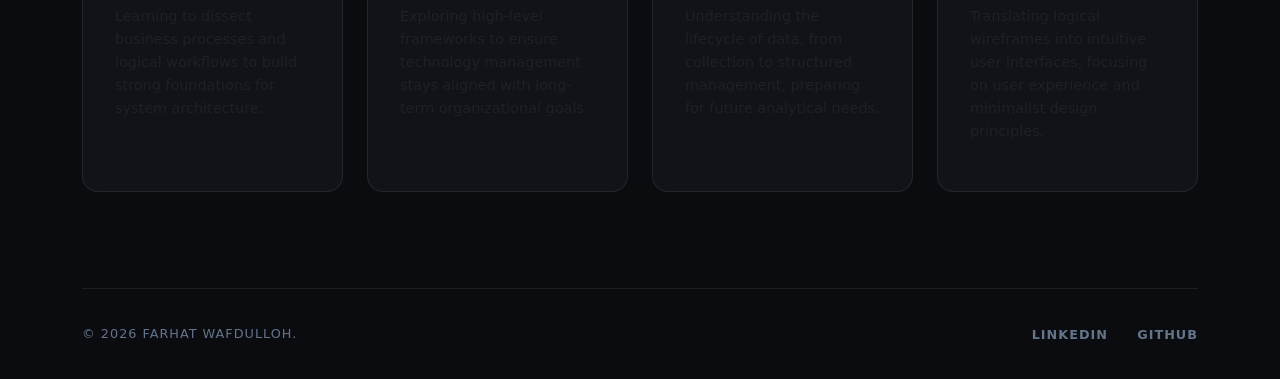
==== commit 99e92e7b: "refactor: consolidate site styling, implement theme/language toggles, and add email form functionali" ====
--- a/about.html
+++ b/about.html
@@ -1,216 +1,217 @@
-<!DOCTYPE html>
-<html lang="en">
-    <head>
-        <meta charset="UTF-8">
-        <meta name="viewport" content="width=device-width, initial-scale=1.0">
-        <title>About - Farhat Wafdulloh</title>
-        <link rel="icon" type="image/png" href="foto/llogo.png">
-        <link
-            href="https://cdn.jsdelivr.net/npm/bootstrap@5.3.0/dist/css/bootstrap.min.css"
-            rel="stylesheet">
-        <link rel="stylesheet"
-            href="https://cdn.jsdelivr.net/npm/bootstrap-icons@1.11.1/font/bootstrap-icons.css">
-        <link rel="stylesheet" href="style_about.css">
-    </head>
-    <body>
-
-        <nav
-            class="navbar navbar-expand-lg navbar-dark pt-4 pb-3 sticky-top bg-dark-custom shadow-sm">
-            <div class="container">
-                <a class="navbar-brand fw-normal" href="index.html">Farhat W</a>
-                <button class="navbar-toggler" type="button"
-                    data-bs-toggle="collapse" data-bs-target="#navbarNav">
-                    <span class="navbar-toggler-icon"></span>
-                </button>
-                <div class="collapse navbar-collapse justify-content-end"
-                    id="navbarNav">
-                    <ul class="navbar-nav gap-3">
-                        <li class="nav-item"><a class="nav-link"
-                                href="index.html">Home</a></li>
-                        <li class="nav-item"><a
-                                class="nav-link active text-white"
-                                href="about.html">About</a></li>
-                        <li class="nav-item"><a class="nav-link"
-                                href="cv.html">CV</a></li>
-                        <li class="nav-item"><a class="nav-link"
-                                href="contact.html">Contact</a></li>
-                    </ul>
-                </div>
-            </div>
-        </nav>
-
-        <div class="container mt-4">
-            <div class="row align-items-center mt-5 mb-5 pb-5">
-                <div class="col-lg-4 mb-4 mb-lg-0">
-                    <img src="foto/2_cv.PNG" alt="Farhat Wafdulloh"
-                        class="img-fluid editorial-img">
-                </div>
-                <div class="col-lg-7 offset-lg-1">
-                    <h1 class="editorial-title mb-4">About <em>Me</em></h1>
-                    <h2 class="editorial-subtitle mb-4">
-                        <span class="sub-point">Information Systems
-                            Student</span>
-                        <span class="divider">|</span>
-                        <span class="sub-point">Full Scholarship Grantee</span>
-                        <span class="divider">|</span>
-                        <span class="sub-point">Analytical Thinker</span>
-                    </h2>
-                    <div class="editorial-text">
-                        <p>As an Information Systems student at Ma Chung
-                            University on a full academic scholarship, my
-                            journey is driven by a fascination with how data and
-                            systems form strategic solutions. I focus on
-                            in-depth analysis to create system architectures
-                            that are not only efficient but also impactful for
-                            organizations.</p>
-                        <p>I am a disciplined and perfectionist individual who
-                            believes that the best technology is that which
-                            works invisibly simplifying complexity and bringing
-                            clarity to the chaos of information. To me, every
-                            solution must begin with meticulous planning and
-                            structured governance.</p>
-                    </div>
-                </div>
-            </div>
-
-            <div class="row mb-4">
-                <div class="col-12 mb-4">
-                    <h2 class="editorial-title mb-5">The Journey</h2>
-                </div>
-                <div class="col-12">
-                    <div class="timeline-custom">
-                        <div class="timeline-row d-flex">
-                            <div class="timeline-year text-muted">2026</div>
-                            <div class="timeline-content ms-4 pb-4">
-                                <h4 class="text-white fw-bold mb-1">Academic
-                                    Exploration</h4>
-                                <ul class="timeline-list text-muted">
-                                    <li>Exploring the foundational logic of
-                                        Information Systems, focusing on system
-                                        analysis, data structures, and the
-                                        intersection of technology and
-                                        business.</li>
-                                </ul>
-                            </div>
-                        </div>
-                        <div class="timeline-row d-flex">
-                            <div class="timeline-year text-muted">2022 -
-                                2024</div>
-                            <div class="timeline-content ms-4 pb-4">
-                                <h4 class="text-white fw-bold mb-1">Leadership
-                                    Milestone</h4>
-                                <ul class="timeline-list text-muted">
-                                    <li>Served as President of the Journalism
-                                        Extracurricular. Developed strong
-                                        communication, team management, and the
-                                        ability to extract critical information
-                                        through structured interviews.</li>
-                                </ul>
-                            </div>
-                        </div>
-                    </div>
-                </div>
-
-                <div class="row mt-5 mb-4">
-                    <h2 class="editorial-title">Current Focus</h2>
-                </div>
-                <div class="row g-3">
-                    <div class="col-md-3 mb-4">
-                        <div class="skill-box h-100 p-4">
-                            <div class="d-flex justify-content-between mb-4">
-                                <span class="timeline-label">01</span>
-                                <i
-                                    class="bi bi-diagram-3 fs-5 text-white icon-outline"></i>
-                                <i
-                                    class="bi bi-diagram-3-fill fs-5 text-white icon-fill"></i>
-                            </div>
-                            <h4 class="mb-1 text-white fw-bold"
-                                style="font-size: 1.4rem;">System Analysis</h4>
-                            <h4 class="text-muted mt-3"
-                                style="font-size: 0.95rem; font-weight: normal; line-height: 1.6;">Learning
-                                to dissect business processes and logical
-                                workflows to build strong foundations for system
-                                architecture.</h4>
-                        </div>
-                    </div>
-                    <div class="col-md-3 mb-4">
-                        <div class="skill-box h-100 p-4">
-                            <div class="d-flex justify-content-between mb-4">
-                                <span class="timeline-label">02</span>
-                                <i
-                                    class="bi bi-shield-check fs-5 text-white icon-outline"></i>
-                                <i
-                                    class="bi bi-shield-fill-check fs-5 text-white icon-fill"></i>
-                            </div>
-                            <h4 class="mb-1 text-white fw-bold"
-                                style="font-size: 1.4rem;">IT Governance</h4>
-                            <h4 class="text-muted mt-3"
-                                style="font-size: 0.95rem; font-weight: normal; line-height: 1.6;">Exploring
-                                high-level frameworks to ensure technology
-                                management stays aligned with long-term
-                                organizational goals.</h4>
-                        </div>
-                    </div>
-                    <div class="col-md-3 mb-4">
-                        <div class="skill-box h-100 p-4">
-                            <div class="d-flex justify-content-between mb-4">
-                                <span class="timeline-label">03</span>
-                                <i
-                                    class="bi bi-layers fs-5 text-white icon-outline"></i>
-                                <i
-                                    class="bi bi-layers-fill fs-5 text-white icon-fill"></i>
-                            </div>
-                            <h4 class="mb-1 text-white fw-bold"
-                                style="font-size: 1.4rem;">Data Logic</h4>
-                            <h4 class="text-muted mt-3"
-                                style="font-size: 0.95rem; font-weight: normal; line-height: 1.6;">Understanding
-                                the lifecycle of data, from collection to
-                                structured management, preparing for future
-                                analytical needs.</h4>
-                        </div>
-                    </div>
-                    <div class="col-md-3 mb-4">
-                        <div class="skill-box h-100 p-4">
-                            <div class="d-flex justify-content-between mb-4">
-                                <span class="timeline-label">04</span>
-                                <i
-                                    class="bi bi-database fs-5 text-white icon-outline"></i>
-                                <i
-                                    class="bi bi-database-fill fs-5 text-white icon-fill"></i>
-                            </div>
-                            <h4 class="mb-1 text-white fw-bold"
-                                style="font-size: 1.4rem;">UI/UX
-                                Fundamentals</h4>
-                            <h4 class="text-muted mt-3"
-                                style="font-size: 0.95rem; font-weight: normal; line-height: 1.6;">Translating
-                                logical wireframes into intuitive user
-                                interfaces, focusing on user experience and
-                                minimalist design principles.</h4>
-                        </div>
-                    </div>
-                </div>
-
-                <footer class="mt-5 pb-5">
-                    <div
-                        class="container d-flex flex-column flex-md-row justify-content-between align-items-center border-top border-secondary pt-4 gap-3">
-                        <span class="copyright text-muted text-center">&copy;
-                            2026 FARHAT WAFDULLOH.</span>
-                        <div class="footer-links text-center">
-                            <a
-                                href="https://www.linkedin.com/in/farhat-wafdulloh-b37037335"
-                                class="text-muted text-decoration-none me-3">LINKEDIN</a>
-                            <a href="https://github.com/farhtwfdlloh"
-                                class="text-muted text-decoration-none">GITHUB</a>
-                        </div>
-                    </div>
-                </footer>
-
-                <a href="#" class="back-to-top"><i
-                        class="bi bi-chevron-up"></i></a>
-
-                <script
-                    src="https://cdn.jsdelivr.net/npm/bootstrap@5.3.0/dist/js/bootstrap.bundle.min.js"></script>
-            </div>
-        </div>
-    </body>
-</html>
+<!DOCTYPE html>
+<html lang="en">
+<head>
+    <meta charset="UTF-8">
+    <meta name="viewport" content="width=device-width, initial-scale=1.0">
+    <title>About - Farhat Wafdulloh</title>
+    <link rel="icon" type="image/png" href="foto/llogo.png">
+    
+    <!-- Fonts -->
+    <link rel="preconnect" href="https://fonts.googleapis.com">
+    <link rel="preconnect" href="https://fonts.gstatic.com" crossorigin>
+    
+    <!-- Bootstrap CSS -->
+    <link href="https://cdn.jsdelivr.net/npm/bootstrap@5.3.0/dist/css/bootstrap.min.css" rel="stylesheet">
+    <!-- Bootstrap Icons -->
+    <link rel="stylesheet" href="https://cdn.jsdelivr.net/npm/bootstrap-icons@1.11.1/font/bootstrap-icons.css">
+    
+    <!-- Custom CSS -->
+    <link rel="stylesheet" href="main.css">
+</head>
+<body>
+
+    <!-- NAVBAR -->
+    <nav class="navbar navbar-expand-lg sticky-top">
+        <div class="container">
+            <a class="navbar-brand" href="index.html">Farhat W</a>
+            
+            <div class="d-flex align-items-center d-lg-none gap-3">
+                <div class="nav-actions">
+                    <button class="btn-icon" id="theme-toggle-mobile" aria-label="Toggle Theme">
+                        <i id="theme-icon-mobile" class="bi bi-moon-fill"></i>
+                    </button>
+                    <div class="lang-switch" id="lang-toggle-mobile">ID</div>
+                </div>
+                <button class="navbar-toggler" type="button" data-bs-toggle="collapse" data-bs-target="#navbarNav" aria-controls="navbarNav" aria-expanded="false" aria-label="Toggle navigation">
+                    <span class="navbar-toggler-icon"></span>
+                </button>
+            </div>
+
+            <div class="collapse navbar-collapse justify-content-end" id="navbarNav">
+                <ul class="navbar-nav gap-4 align-items-lg-center">
+                    <li class="nav-item">
+                        <a class="nav-link" href="index.html" data-i18n="nav.home">Home</a>
+                    </li>
+                    <li class="nav-item">
+                        <a class="nav-link active" href="about.html" data-i18n="nav.about">About</a>
+                    </li>
+                    <li class="nav-item">
+                        <a class="nav-link" href="cv.html" data-i18n="nav.cv">CV</a>
+                    </li>
+                    <li class="nav-item">
+                        <a class="nav-link" href="contact.html" data-i18n="nav.contact">Contact</a>
+                    </li>
+                    <li class="nav-item d-none d-lg-flex align-items-center gap-3 ms-lg-2">
+                        <button class="btn-icon" id="theme-toggle" aria-label="Toggle Theme">
+                            <i id="theme-icon" class="bi bi-moon-fill"></i>
+                        </button>
+                        <div class="lang-switch" id="lang-toggle">ID</div>
+                    </li>
+                </ul>
+            </div>
+        </div>
+    </nav>
+
+    <main class="container mt-4 mb-5 pb-5">
+        <!-- EDITORIAL ABOUT SECTION -->
+        <div class="row align-items-center mt-5 mb-5 pb-5 reveal">
+            <div class="col-lg-5 mb-5 mb-lg-0">
+                <div class="editorial-img-container reveal-blur">
+                    <img src="foto/2_cv.PNG" alt="Farhat Wafdulloh" class="editorial-img">
+                </div>
+            </div>
+            <div class="col-lg-6 offset-lg-1">
+                <h1 class="editorial-title reveal" style="transition-delay: 0.1s;" data-i18n="about.title">About <em>Me</em></h1>
+                <h2 class="editorial-subtitle reveal" style="transition-delay: 0.2s;">
+                    <span data-i18n="about.subtitle.1">Information Systems Student</span>
+                    <span class="divider">|</span>
+                    <span data-i18n="about.subtitle.2">Full Scholarship Grantee</span>
+                    <span class="divider">|</span>
+                    <span data-i18n="about.subtitle.3">Analytical Thinker</span>
+                </h2>
+                <div class="editorial-text reveal" style="transition-delay: 0.3s;">
+                    <p data-i18n="about.p1">As an Information Systems student at Ma Chung University on a full academic scholarship, my journey is driven by a fascination with how data and systems form strategic solutions. I focus on in-depth analysis to create system architectures that are not only efficient but also impactful for organizations.</p>
+                    <p data-i18n="about.p2">I am a disciplined and perfectionist individual who believes that the best technology is that which works invisibly simplifying complexity and bringing clarity to the chaos of information. To me, every solution must begin with meticulous planning and structured governance.</p>
+                </div>
+            </div>
+        </div>
+
+        <!-- TIMELINE SECTION -->
+        <div class="row mb-5 pb-5">
+            <div class="col-12 mb-5 reveal">
+                <h2 class="editorial-title" data-i18n="about.journey">The Journey</h2>
+            </div>
+            <div class="col-lg-8">
+                <div class="timeline-custom">
+                    <!-- Event 1 -->
+                    <div class="timeline-row reveal" style="transition-delay: 0.1s;">
+                        <div class="timeline-year" data-i18n="about.timeline.year1">2026</div>
+                        <div class="timeline-content">
+                            <h4 data-i18n="about.timeline.title1">Academic Exploration</h4>
+                            <ul class="timeline-list">
+                                <li data-i18n="about.timeline.desc1">Exploring the foundational logic of Information Systems, focusing on system analysis, data structures, and the intersection of technology and business.</li>
+                            </ul>
+                        </div>
+                    </div>
+                    <!-- Event 2 -->
+                    <div class="timeline-row reveal" style="transition-delay: 0.2s;">
+                        <div class="timeline-year" data-i18n="about.timeline.year2">2022 - 2024</div>
+                        <div class="timeline-content">
+                            <h4 data-i18n="about.timeline.title2">Leadership Milestone</h4>
+                            <ul class="timeline-list">
+                                <li data-i18n="about.timeline.desc2">Served as President of the Journalism Extracurricular. Developed strong communication, team management, and the ability to extract critical information through structured interviews.</li>
+                            </ul>
+                        </div>
+                    </div>
+                </div>
+            </div>
+        </div>
+
+        <!-- FOCUS AREAS -->
+        <div class="row mt-5 mb-4 reveal">
+            <h2 class="editorial-title" data-i18n="about.focus">Current Focus</h2>
+        </div>
+        <div class="row g-4">
+            <!-- Focus 1 -->
+            <div class="col-md-6 col-lg-3 reveal" style="transition-delay: 0.1s;">
+                <div class="skill-box">
+                    <div class="d-flex justify-content-between mb-4">
+                        <span class="stat-label">01</span>
+                        <i class="bi bi-diagram-3 fs-3 text-muted icon-outline"></i>
+                        <i class="bi bi-diagram-3-fill fs-3 icon-fill" style="color: var(--text-primary)"></i>
+                    </div>
+                    <h4 class="mb-3" style="font-size: 1.2rem; font-weight: 700;" data-i18n="about.focus.1.title">System Analysis</h4>
+                    <p class="text-muted" style="font-size: 0.9rem;" data-i18n="about.focus.1.desc">Learning to dissect business processes and logical workflows to build strong foundations for system architecture.</p>
+                </div>
+            </div>
+            <!-- Focus 2 -->
+            <div class="col-md-6 col-lg-3 reveal" style="transition-delay: 0.2s;">
+                <div class="skill-box">
+                    <div class="d-flex justify-content-between mb-4">
+                        <span class="stat-label">02</span>
+                        <i class="bi bi-shield-check fs-3 text-muted icon-outline"></i>
+                        <i class="bi bi-shield-fill-check fs-3 icon-fill" style="color: var(--text-primary)"></i>
+                    </div>
+                    <h4 class="mb-3" style="font-size: 1.2rem; font-weight: 700;" data-i18n="about.focus.2.title">IT Governance</h4>
+                    <p class="text-muted" style="font-size: 0.9rem;" data-i18n="about.focus.2.desc">Exploring high-level frameworks to ensure technology management stays aligned with long-term organizational goals.</p>
+                </div>
+            </div>
+            <!-- Focus 3 -->
+            <div class="col-md-6 col-lg-3 reveal" style="transition-delay: 0.3s;">
+                <div class="skill-box">
+                    <div class="d-flex justify-content-between mb-4">
+                        <span class="stat-label">03</span>
+                        <i class="bi bi-layers fs-3 text-muted icon-outline"></i>
+                        <i class="bi bi-layers-fill fs-3 icon-fill" style="color: var(--text-primary)"></i>
+                    </div>
+                    <h4 class="mb-3" style="font-size: 1.2rem; font-weight: 700;" data-i18n="about.focus.3.title">Data Logic</h4>
+                    <p class="text-muted" style="font-size: 0.9rem;" data-i18n="about.focus.3.desc">Understanding the lifecycle of data, from collection to structured management, preparing for future analytical needs.</p>
+                </div>
+            </div>
+            <!-- Focus 4 -->
+            <div class="col-md-6 col-lg-3 reveal" style="transition-delay: 0.4s;">
+                <div class="skill-box">
+                    <div class="d-flex justify-content-between mb-4">
+                        <span class="stat-label">04</span>
+                        <i class="bi bi-database fs-3 text-muted icon-outline"></i>
+                        <i class="bi bi-database-fill fs-3 icon-fill" style="color: var(--text-primary)"></i>
+                    </div>
+                    <h4 class="mb-3" style="font-size: 1.2rem; font-weight: 700;" data-i18n="about.focus.4.title">UI/UX Fundamentals</h4>
+                    <p class="text-muted" style="font-size: 0.9rem;" data-i18n="about.focus.4.desc">Translating logical wireframes into intuitive user interfaces, focusing on user experience and minimalist design principles.</p>
+                </div>
+            </div>
+        </div>
+    </main>
+
+    <!-- FOOTER -->
+    <footer class="container mt-5">
+        <div class="footer-container reveal">
+            <span class="copyright" data-i18n="footer.copy">&copy; 2026 FARHAT WAFDULLOH.</span>
+            <div class="footer-links">
+                <a href="https://www.linkedin.com/in/farhat-wafdulloh-b37037335" target="_blank" rel="noopener noreferrer">LINKEDIN</a>
+                <a href="https://github.com/farhtwfdlloh" target="_blank" rel="noopener noreferrer">GITHUB</a>
+            </div>
+        </div>
+    </footer>
+
+    <!-- Scripts -->
+    <script src="https://cdn.jsdelivr.net/npm/bootstrap@5.3.0/dist/js/bootstrap.bundle.min.js"></script>
+    <script src="translations.js"></script>
+    <script src="script.js"></script>
+    
+    <script>
+        document.addEventListener('DOMContentLoaded', () => {
+            const themeToggleMobile = document.getElementById('theme-toggle-mobile');
+            const langToggleMobile = document.getElementById('lang-toggle-mobile');
+            const themeToggleDesktop = document.getElementById('theme-toggle');
+            const langToggleDesktop = document.getElementById('lang-toggle');
+            
+            if(themeToggleMobile && themeToggleDesktop) {
+                themeToggleMobile.addEventListener('click', () => themeToggleDesktop.click());
+            }
+            if(langToggleMobile && langToggleDesktop) {
+                langToggleMobile.addEventListener('click', () => langToggleDesktop.click());
+                
+                setInterval(() => {
+                    langToggleMobile.textContent = langToggleDesktop.textContent;
+                    const iconMobile = document.getElementById('theme-icon-mobile');
+                    const iconDesktop = document.getElementById('theme-icon');
+                    if(iconMobile && iconDesktop) {
+                        iconMobile.className = iconDesktop.className;
+                    }
+                }, 100);
+            }
+        });
+    </script>
+</body>
+</html>
--- a/main.css
+++ b/main.css
@@ -0,0 +1,823 @@
+/* ==========================================================================
+   GLOBAL VARIABLES & THEME SYSTEM
+   ========================================================================== */
+:root {
+  /* Typography */
+  --font-main: "Times New Roman", Times, serif;
+  --font-sans: system-ui, -apple-system, BlinkMacSystemFont, 'Segoe UI', Roboto, Oxygen, Ubuntu, Cantarell, 'Open Sans', 'Helvetica Neue', sans-serif;
+  
+  /* Fluid Typography Clamps */
+  --text-xs: clamp(0.7rem, 0.65rem + 0.25vw, 0.8rem);
+  --text-sm: clamp(0.8rem, 0.75rem + 0.25vw, 0.9rem);
+  --text-base: clamp(0.95rem, 0.9rem + 0.25vw, 1.05rem);
+  --text-lg: clamp(1.1rem, 1rem + 0.5vw, 1.25rem);
+  --text-xl: clamp(1.3rem, 1.2rem + 1vw, 1.6rem);
+  --text-2xl: clamp(1.8rem, 1.5rem + 1.5vw, 2.5rem);
+  --text-3xl: clamp(2.5rem, 2rem + 3vw, 4rem);
+
+  /* Light Theme (Default fallback but we default to dark via JS/CSS if preferred) */
+  --bg-primary: #ffffff;
+  --bg-secondary: #f8fafc;
+  --bg-tertiary: #f1f5f9;
+  --bg-nav: rgba(255, 255, 255, 0.7);
+  
+  --text-primary: #0f172a;
+  --text-secondary: #475569;
+  --text-muted: #94a3b8;
+  
+  --border-color: rgba(0, 0, 0, 0.1);
+  --border-strong: rgba(0, 0, 0, 0.2);
+  
+  --accent: #0f172a;
+  --accent-hover: #334155;
+  --accent-text: #ffffff;
+  
+  --shadow-sm: 0 1px 2px 0 rgba(0, 0, 0, 0.05);
+  --shadow-md: 0 4px 6px -1px rgba(0, 0, 0, 0.1), 0 2px 4px -1px rgba(0, 0, 0, 0.06);
+  --shadow-lg: 0 10px 15px -3px rgba(0, 0, 0, 0.1), 0 4px 6px -2px rgba(0, 0, 0, 0.05);
+  
+  --card-bg: rgba(255, 255, 255, 0.8);
+  --card-hover: rgba(255, 255, 255, 1);
+  
+  --filter-grayscale: 100%;
+  --filter-grayscale-hover: 0%;
+  --hero-bg-gradient: linear-gradient(to right, var(--bg-primary) 30%, transparent 70%);
+  --hero-bg-gradient-mobile: linear-gradient(to bottom, var(--bg-primary) 10%, rgba(255,255,255,0.8) 50%, transparent 100%);
+}
+
+[data-theme="dark"] {
+  --bg-primary: #0b0c10;
+  --bg-secondary: #121318;
+  --bg-tertiary: #1a1c23;
+  --bg-nav: rgba(11, 12, 16, 0.6);
+  
+  --text-primary: #f8fafc;
+  --text-secondary: #cbd5e1;
+  --text-muted: #64748b;
+  
+  --border-color: rgba(255, 255, 255, 0.08);
+  --border-strong: rgba(255, 255, 255, 0.15);
+  
+  --accent: #ffffff;
+  --accent-hover: #e2e8f0;
+  --accent-text: #0f172a;
+  
+  --shadow-sm: 0 1px 2px 0 rgba(0, 0, 0, 0.3);
+  --shadow-md: 0 4px 6px -1px rgba(0, 0, 0, 0.4), 0 2px 4px -1px rgba(0, 0, 0, 0.2);
+  --shadow-lg: 0 10px 25px -3px rgba(0, 0, 0, 0.5), 0 4px 10px -2px rgba(0, 0, 0, 0.3);
+  
+  --card-bg: rgba(18, 19, 24, 0.6);
+  --card-hover: rgba(26, 28, 35, 0.9);
+
+  --filter-grayscale: 0%;
+  --filter-grayscale-hover: 100%;
+  --hero-bg-gradient: linear-gradient(to right, var(--bg-primary) 30%, transparent 70%);
+  --hero-bg-gradient-mobile: linear-gradient(to bottom, var(--bg-primary) 10%, rgba(11, 12, 16, 0.8) 50%, transparent 100%);
+}
+
+/* ==========================================================================
+   RESET & BASE STYLES
+   ========================================================================== */
+*, *::before, *::after {
+  box-sizing: border-box;
+  margin: 0;
+  padding: 0;
+}
+
+html {
+  scroll-behavior: smooth;
+  scroll-padding-top: 100px;
+}
+
+body {
+  font-family: var(--font-sans);
+  background-color: var(--bg-primary);
+  color: var(--text-primary);
+  transition: background-color 0.4s ease, color 0.4s ease;
+  line-height: 1.6;
+  overflow-x: hidden;
+  -ms-overflow-style: none;
+  scrollbar-width: none;
+}
+
+body::-webkit-scrollbar {
+  display: none;
+}
+
+h1, h2, h3, h4, h5, h6, .font-serif {
+  font-family: var(--font-main);
+  font-weight: 700;
+  color: var(--text-primary);
+  line-height: 1.2;
+}
+
+a {
+  color: var(--text-primary);
+  text-decoration: none;
+  transition: all 0.3s ease;
+}
+
+/* ==========================================================================
+   NAVBAR
+   ========================================================================== */
+.navbar {
+  background-color: var(--bg-nav) !important;
+  backdrop-filter: blur(16px);
+  -webkit-backdrop-filter: blur(16px);
+  border-bottom: 1px solid var(--border-color);
+  transition: all 0.4s ease;
+  padding-top: 1rem !important;
+  padding-bottom: 1rem !important;
+}
+
+.navbar.scrolled {
+  padding-top: 0.75rem !important;
+  padding-bottom: 0.75rem !important;
+  box-shadow: var(--shadow-sm);
+}
+
+.navbar-brand {
+  font-family: var(--font-main);
+  font-size: 1.25rem;
+  font-weight: 700 !important;
+  letter-spacing: 0.5px;
+  color: var(--text-primary) !important;
+}
+
+.nav-link {
+  font-family: var(--font-sans);
+  font-size: var(--text-sm);
+  letter-spacing: 1px;
+  font-weight: 500;
+  color: var(--text-secondary) !important;
+  text-transform: uppercase;
+  position: relative;
+  transition: color 0.3s ease;
+}
+
+.nav-link::after {
+  content: '';
+  position: absolute;
+  width: 0;
+  height: 2px;
+  bottom: 0;
+  left: 50%;
+  background-color: var(--text-primary);
+  transition: all 0.3s ease;
+  transform: translateX(-50%);
+}
+
+.nav-link:hover::after, .nav-link.active::after {
+  width: 100%;
+}
+
+.nav-link:hover, .nav-link.active {
+  color: var(--text-primary) !important;
+}
+
+.navbar-toggler {
+  border: none;
+  color: var(--text-primary);
+  padding: 0;
+}
+.navbar-toggler:focus {
+  box-shadow: none;
+}
+.navbar-toggler-icon {
+  background-image: none !important;
+  display: flex;
+  align-items: center;
+  justify-content: center;
+}
+.navbar-toggler-icon::before {
+  content: "\f479"; /* Bootstrap list icon */
+  font-family: "bootstrap-icons";
+  font-size: 1.5rem;
+  color: var(--text-primary);
+}
+
+.nav-actions {
+  display: flex;
+  align-items: center;
+  gap: 1rem;
+}
+
+.btn-icon {
+  background: transparent;
+  border: 1px solid var(--border-color);
+  color: var(--text-primary);
+  width: 36px;
+  height: 36px;
+  border-radius: 50%;
+  display: flex;
+  align-items: center;
+  justify-content: center;
+  cursor: pointer;
+  transition: all 0.3s ease;
+}
+
+.btn-icon:hover {
+  background: var(--bg-secondary);
+  transform: scale(1.05);
+}
+
+.lang-switch {
+  font-size: var(--text-xs);
+  font-weight: 700;
+  cursor: pointer;
+  user-select: none;
+  padding: 0.25rem 0.5rem;
+  border: 1px solid var(--border-color);
+  border-radius: 4px;
+  transition: all 0.3s ease;
+  color: var(--text-primary);
+}
+.lang-switch:hover {
+  background: var(--bg-secondary);
+}
+
+/* ==========================================================================
+   HERO / BANNER
+   ========================================================================== */
+.hero-blended-card {
+  background-color: var(--bg-secondary);
+  border-radius: 20px;
+  border: 1px solid var(--border-color);
+  min-height: 80vh;
+  position: relative;
+  display: flex;
+  align-items: center;
+  padding: 4rem;
+  overflow: hidden;
+  box-shadow: var(--shadow-lg);
+  transition: all 0.4s ease;
+}
+
+.hero-img {
+  position: absolute;
+  top: 0;
+  right: 0;
+  width: 60%;
+  height: 100%;
+  object-fit: cover;
+  object-position: right top;
+  z-index: 1;
+  filter: grayscale(var(--filter-grayscale));
+  transition: filter 0.8s cubic-bezier(0.4, 0, 0.2, 1), transform 0.8s cubic-bezier(0.4, 0, 0.2, 1);
+}
+
+.hero-blended-card:hover .hero-img {
+  filter: grayscale(var(--filter-grayscale-hover)) contrast(1.05) brightness(1.05);
+  transform: scale(1.03);
+}
+
+.hero-overlay {
+  position: absolute;
+  inset: 0;
+  z-index: 2;
+  background: var(--hero-bg-gradient);
+  pointer-events: none;
+}
+
+.hero-content {
+  position: relative;
+  z-index: 3;
+  max-width: 60%;
+}
+
+.hero-title {
+  font-size: var(--text-3xl);
+  font-weight: 900;
+  letter-spacing: -1.5px;
+  margin-bottom: 1.5rem;
+  background: linear-gradient(120deg, var(--text-primary) 0%, var(--text-secondary) 100%);
+  -webkit-background-clip: text;
+  background-clip: text;
+  -webkit-text-fill-color: transparent;
+}
+
+.hero-desc {
+  font-size: var(--text-lg);
+  color: var(--text-secondary);
+  max-width: 500px;
+  line-height: 1.8;
+  margin-bottom: 3rem;
+}
+
+/* Buttons */
+.btn-main {
+  display: inline-flex;
+  align-items: center;
+  justify-content: center;
+  background-color: var(--accent);
+  color: var(--accent-text);
+  font-family: var(--font-sans);
+  font-weight: 600;
+  font-size: var(--text-sm);
+  padding: 1rem 2rem;
+  border-radius: 8px;
+  text-transform: uppercase;
+  letter-spacing: 1px;
+  border: 1px solid transparent;
+  transition: all 0.3s cubic-bezier(0.4, 0, 0.2, 1);
+  position: relative;
+  overflow: hidden;
+  box-shadow: var(--shadow-md);
+  text-decoration: none;
+}
+
+.btn-main::before {
+  content: '';
+  position: absolute;
+  top: 0;
+  left: -100%;
+  width: 100%;
+  height: 100%;
+  background: rgba(255,255,255,0.1);
+  transition: all 0.4s ease;
+}
+
+.btn-main:hover::before {
+  left: 0;
+}
+
+.btn-main:hover {
+  transform: translateY(-2px);
+  box-shadow: var(--shadow-lg);
+  color: var(--accent-text);
+}
+
+.btn-outline {
+  display: inline-flex;
+  align-items: center;
+  justify-content: center;
+  background-color: transparent;
+  color: var(--text-primary);
+  border: 1px solid var(--border-strong);
+  font-family: var(--font-sans);
+  font-weight: 600;
+  font-size: var(--text-sm);
+  padding: 0.8rem 1.5rem;
+  border-radius: 8px;
+  text-transform: uppercase;
+  letter-spacing: 1px;
+  transition: all 0.3s ease;
+  text-decoration: none;
+}
+
+.btn-outline:hover {
+  background-color: var(--bg-secondary);
+  border-color: var(--text-primary);
+  transform: translateY(-2px);
+  color: var(--text-primary);
+}
+
+/* Info Stats */
+.info-stats-container {
+  display: flex;
+  flex-wrap: wrap;
+  border: 1px solid var(--border-color);
+  border-radius: 12px;
+  background: var(--card-bg);
+  backdrop-filter: blur(8px);
+  padding: 1.5rem;
+  gap: 1rem;
+}
+.stat-item {
+  flex: 1;
+  min-width: 120px;
+  padding: 0 1rem;
+  border-right: 1px solid var(--border-color);
+}
+.stat-item:last-child {
+  border-right: none;
+}
+.stat-label {
+  font-size: var(--text-xs);
+  font-weight: 700;
+  color: var(--text-muted);
+  letter-spacing: 1.5px;
+  margin-bottom: 0.5rem;
+  text-transform: uppercase;
+}
+.stat-value {
+  font-size: var(--text-base);
+  font-weight: 600;
+  color: var(--text-primary);
+}
+
+/* ==========================================================================
+   SECTIONS & EDITORIAL LAYOUT (About)
+   ========================================================================== */
+.editorial-img-container {
+  border-radius: 20px;
+  overflow: hidden;
+  box-shadow: var(--shadow-lg);
+  border: 1px solid var(--border-color);
+  position: relative;
+}
+.editorial-img {
+  width: 100%;
+  height: auto;
+  transition: transform 0.8s ease;
+}
+.editorial-img-container:hover .editorial-img {
+  transform: scale(1.05);
+}
+.editorial-title {
+  font-size: var(--text-2xl);
+  font-family: var(--font-main);
+  font-weight: 700;
+  margin-bottom: 1rem;
+}
+.editorial-title em {
+  font-style: italic;
+  font-weight: 400;
+  color: var(--text-secondary);
+}
+.editorial-subtitle {
+  font-size: var(--text-sm);
+  font-family: var(--font-sans);
+  font-weight: 500;
+  color: var(--text-secondary);
+  display: flex;
+  flex-wrap: wrap;
+  gap: 0.5rem;
+  align-items: center;
+  margin-bottom: 2rem;
+  text-transform: uppercase;
+  letter-spacing: 1px;
+}
+.divider {
+  color: var(--text-muted);
+}
+.editorial-text {
+  font-size: var(--text-base);
+  color: var(--text-secondary);
+  line-height: 1.8;
+}
+.editorial-text p {
+  margin-bottom: 1.5rem;
+}
+
+/* ==========================================================================
+   TIMELINE (About & CV)
+   ========================================================================== */
+.timeline-custom {
+  position: relative;
+  border-left: 2px solid var(--border-color);
+  padding-left: 2rem;
+  margin-left: 1rem;
+}
+.timeline-row {
+  position: relative;
+  margin-bottom: 2.5rem;
+}
+.timeline-row::before {
+  content: '';
+  position: absolute;
+  left: -2.4rem;
+  top: 0.25rem;
+  width: 14px;
+  height: 14px;
+  border-radius: 50%;
+  background: var(--bg-primary);
+  border: 2px solid var(--text-primary);
+  transition: all 0.3s ease;
+}
+.timeline-row:hover::before {
+  background: var(--text-primary);
+  box-shadow: 0 0 0 4px var(--border-strong);
+}
+.timeline-year {
+  font-size: var(--text-sm);
+  font-weight: 700;
+  color: var(--text-primary);
+  margin-bottom: 0.5rem;
+}
+.timeline-content h4 {
+  font-size: var(--text-lg);
+  font-weight: 700;
+  color: var(--text-primary);
+  margin-bottom: 0.5rem;
+}
+.timeline-company {
+  font-size: var(--text-sm);
+  font-weight: 600;
+  color: var(--text-muted);
+  margin-bottom: 1rem;
+}
+.timeline-list {
+  color: var(--text-secondary);
+  font-size: var(--text-base);
+  line-height: 1.7;
+  list-style-type: disc;
+  padding-left: 1rem;
+}
+
+/* ==========================================================================
+   SKILL CARDS / BADGES
+   ========================================================================== */
+.skill-box {
+  background: var(--bg-secondary);
+  border: 1px solid var(--border-color);
+  border-radius: 16px;
+  padding: 2rem;
+  transition: all 0.4s ease;
+  height: 100%;
+}
+.skill-box:hover {
+  transform: translateY(-5px);
+  background: var(--card-hover);
+  box-shadow: var(--shadow-md);
+  border-color: var(--border-strong);
+}
+.skill-box .icon-fill {
+  display: none;
+}
+.skill-box:hover .icon-outline {
+  display: none;
+}
+.skill-box:hover .icon-fill {
+  display: inline-block;
+  animation: popIn 0.3s ease;
+}
+
+.cv-badge-group {
+  display: flex;
+  flex-wrap: wrap;
+  gap: 0.75rem;
+}
+.cv-badge-box {
+  padding: 0.5rem 1rem;
+  background: var(--bg-tertiary);
+  border: 1px solid var(--border-color);
+  border-radius: 30px;
+  font-size: var(--text-sm);
+  color: var(--text-secondary);
+  font-weight: 500;
+  transition: all 0.3s ease;
+}
+.cv-badge-box:hover {
+  background: var(--text-primary);
+  color: var(--bg-primary);
+}
+
+/* ==========================================================================
+   PORTFOLIO CARDS
+   ========================================================================== */
+.project-card {
+  background: var(--bg-secondary);
+  border: 1px solid var(--border-color);
+  border-radius: 20px;
+  overflow: hidden;
+  transition: all 0.4s cubic-bezier(0.175, 0.885, 0.32, 1.275);
+  display: flex;
+  flex-direction: column;
+  height: 100%;
+}
+.project-card:hover {
+  transform: translateY(-10px);
+  box-shadow: var(--shadow-lg);
+  border-color: var(--border-strong);
+}
+.project-img-box {
+  background-color: var(--bg-tertiary);
+  position: relative;
+  overflow: hidden;
+}
+.project-img-box img {
+  width: 100%;
+  height: 300px;
+  object-fit: cover;
+  transition: transform 0.6s ease;
+}
+.project-card:hover .project-img-box img {
+  transform: scale(1.05);
+}
+.project-badges {
+  display: flex;
+  flex-wrap: wrap;
+  gap: 0.5rem;
+  margin-bottom: 1rem;
+}
+.portofolio-badge {
+  font-size: var(--text-xs);
+  padding: 0.25rem 0.75rem;
+  border-radius: 20px;
+  background: var(--bg-tertiary);
+  color: var(--text-secondary);
+  font-weight: 600;
+  border: 1px solid var(--border-color);
+}
+.project-title {
+  font-size: var(--text-xl);
+  font-family: var(--font-main);
+  margin-bottom: 1rem;
+  color: var(--text-primary);
+}
+.project-desc-section {
+  margin-bottom: 1.5rem;
+}
+.project-desc-label {
+  font-size: var(--text-xs);
+  font-weight: 700;
+  color: var(--text-muted);
+  letter-spacing: 1px;
+  margin-bottom: 0.25rem;
+}
+.project-desc-text {
+  font-size: var(--text-sm);
+  color: var(--text-secondary);
+  line-height: 1.6;
+}
+
+/* ==========================================================================
+   CONTACT FORM
+   ========================================================================== */
+.contact-title {
+  font-size: var(--text-3xl);
+  font-family: var(--font-main);
+  font-weight: 700;
+  line-height: 1.1;
+}
+.contact-card {
+  background: var(--bg-secondary);
+  border: 1px solid var(--border-color);
+  border-radius: 20px;
+  padding: 3rem;
+  box-shadow: var(--shadow-md);
+}
+.form-control-custom {
+  width: 100%;
+  padding: 1rem 1.25rem;
+  background: var(--bg-tertiary);
+  border: 1px solid var(--border-color);
+  border-radius: 8px;
+  color: var(--text-primary);
+  font-size: var(--text-base);
+  font-family: var(--font-sans);
+  transition: all 0.3s ease;
+}
+.form-control-custom:focus {
+  outline: none;
+  border-color: var(--text-primary);
+  box-shadow: 0 0 0 3px rgba(128, 128, 128, 0.1);
+}
+.form-control-custom::placeholder {
+  color: var(--text-muted);
+}
+.input-label {
+  display: block;
+  font-size: var(--text-xs);
+  font-weight: 700;
+  color: var(--text-muted);
+  letter-spacing: 1px;
+  margin-bottom: 0.5rem;
+}
+.social-link-item {
+  width: 48px;
+  height: 48px;
+  border-radius: 50%;
+  background: var(--bg-secondary);
+  border: 1px solid var(--border-color);
+  display: flex;
+  align-items: center;
+  justify-content: center;
+  transition: all 0.3s ease;
+  color: var(--text-primary);
+}
+.social-link-item:hover {
+  background: var(--text-primary);
+  color: var(--bg-primary);
+  transform: translateY(-3px);
+}
+
+/* Status Messages */
+#form-status {
+  display: none;
+  padding: 1rem;
+  border-radius: 8px;
+  margin-top: 1rem;
+  font-size: var(--text-sm);
+  font-weight: 500;
+  text-align: center;
+}
+.status-success {
+  background-color: rgba(16, 185, 129, 0.1);
+  color: #10b981;
+  border: 1px solid rgba(16, 185, 129, 0.2);
+}
+.status-error {
+  background-color: rgba(239, 68, 68, 0.1);
+  color: #ef4444;
+  border: 1px solid rgba(239, 68, 68, 0.2);
+}
+.spinner-border {
+  display: none;
+  width: 1rem;
+  height: 1rem;
+  margin-left: 0.5rem;
+}
+
+/* ==========================================================================
+   FOOTER
+   ========================================================================== */
+.footer-container {
+  border-top: 1px solid var(--border-color);
+  padding: 2rem 0;
+  display: flex;
+  flex-direction: column;
+  gap: 1rem;
+  align-items: center;
+}
+@media (min-width: 768px) {
+  .footer-container {
+    flex-direction: row;
+    justify-content: space-between;
+  }
+}
+.copyright {
+  font-size: var(--text-xs);
+  color: var(--text-muted);
+  letter-spacing: 1px;
+}
+.footer-links a {
+  font-size: var(--text-xs);
+  color: var(--text-muted);
+  letter-spacing: 1px;
+  margin-left: 1.5rem;
+  font-weight: 600;
+}
+.footer-links a:hover {
+  color: var(--text-primary);
+}
+
+/* ==========================================================================
+   ANIMATIONS & UTILITIES
+   ========================================================================== */
+.reveal {
+  opacity: 0;
+  transform: translateY(30px);
+  transition: all 0.8s cubic-bezier(0.5, 0, 0, 1);
+}
+.reveal.active {
+  opacity: 1;
+  transform: translateY(0);
+}
+.reveal-blur {
+  opacity: 0;
+  filter: blur(10px);
+  transform: scale(0.95);
+  transition: all 1s cubic-bezier(0.5, 0, 0, 1);
+}
+.reveal-blur.active {
+  opacity: 1;
+  filter: blur(0);
+  transform: scale(1);
+}
+
+@keyframes popIn {
+  0% { transform: scale(0.5); opacity: 0; }
+  100% { transform: scale(1); opacity: 1; }
+}
+
+/* ==========================================================================
+   RESPONSIVE
+   ========================================================================== */
+@media (max-width: 991px) {
+  .hero-content {
+    max-width: 100%;
+  }
+  .hero-img {
+    width: 100%;
+    opacity: 0.4;
+  }
+}
+@media (max-width: 768px) {
+  .hero-blended-card {
+    padding: 2rem 1.5rem;
+    min-height: 70vh;
+    align-items: flex-end;
+  }
+  .hero-overlay {
+    background: var(--hero-bg-gradient-mobile);
+  }
+  .hero-content {
+    margin-bottom: 2rem;
+  }
+  .info-stats-container {
+    flex-direction: column;
+  }
+  .stat-item {
+    border-right: none;
+    border-bottom: 1px solid var(--border-color);
+    padding: 1rem 0;
+  }
+  .stat-item:last-child {
+    border-bottom: none;
+  }
+  .contact-card {
+    padding: 2rem 1.5rem;
+  }
+}
